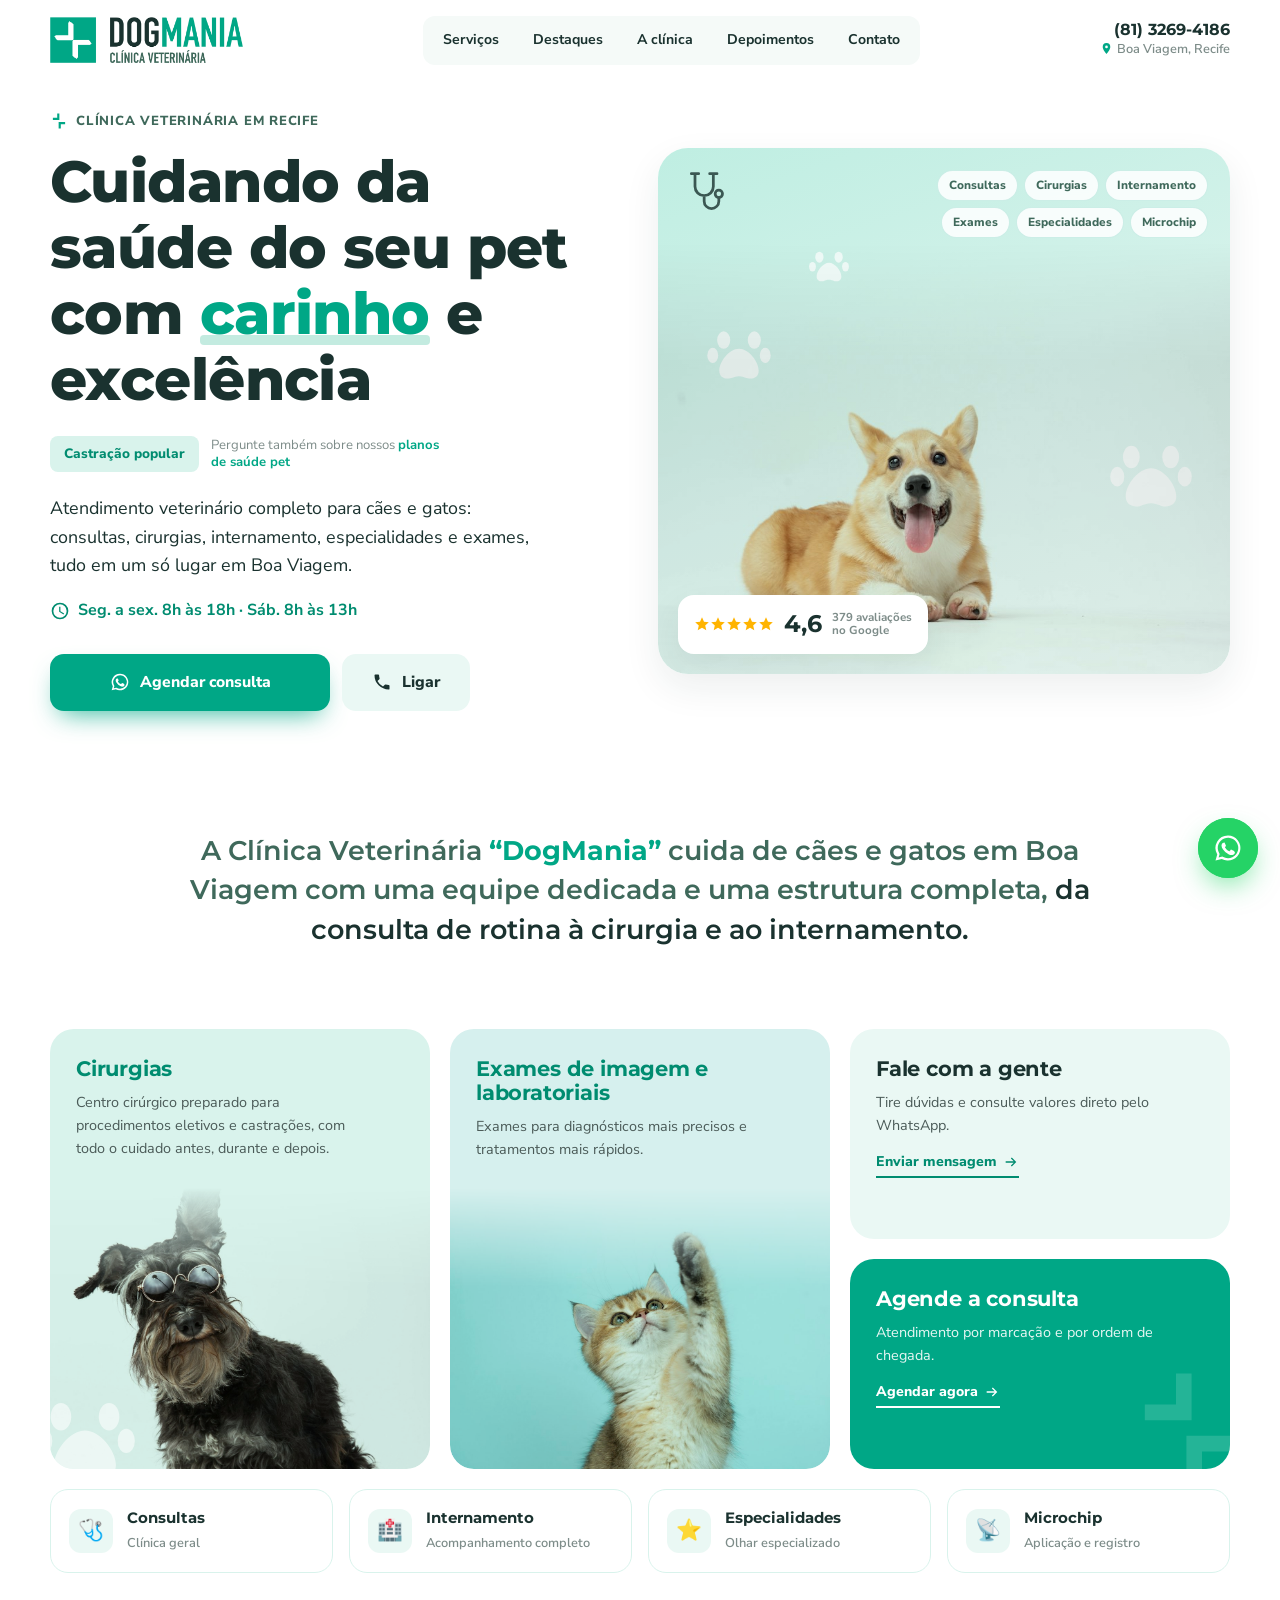
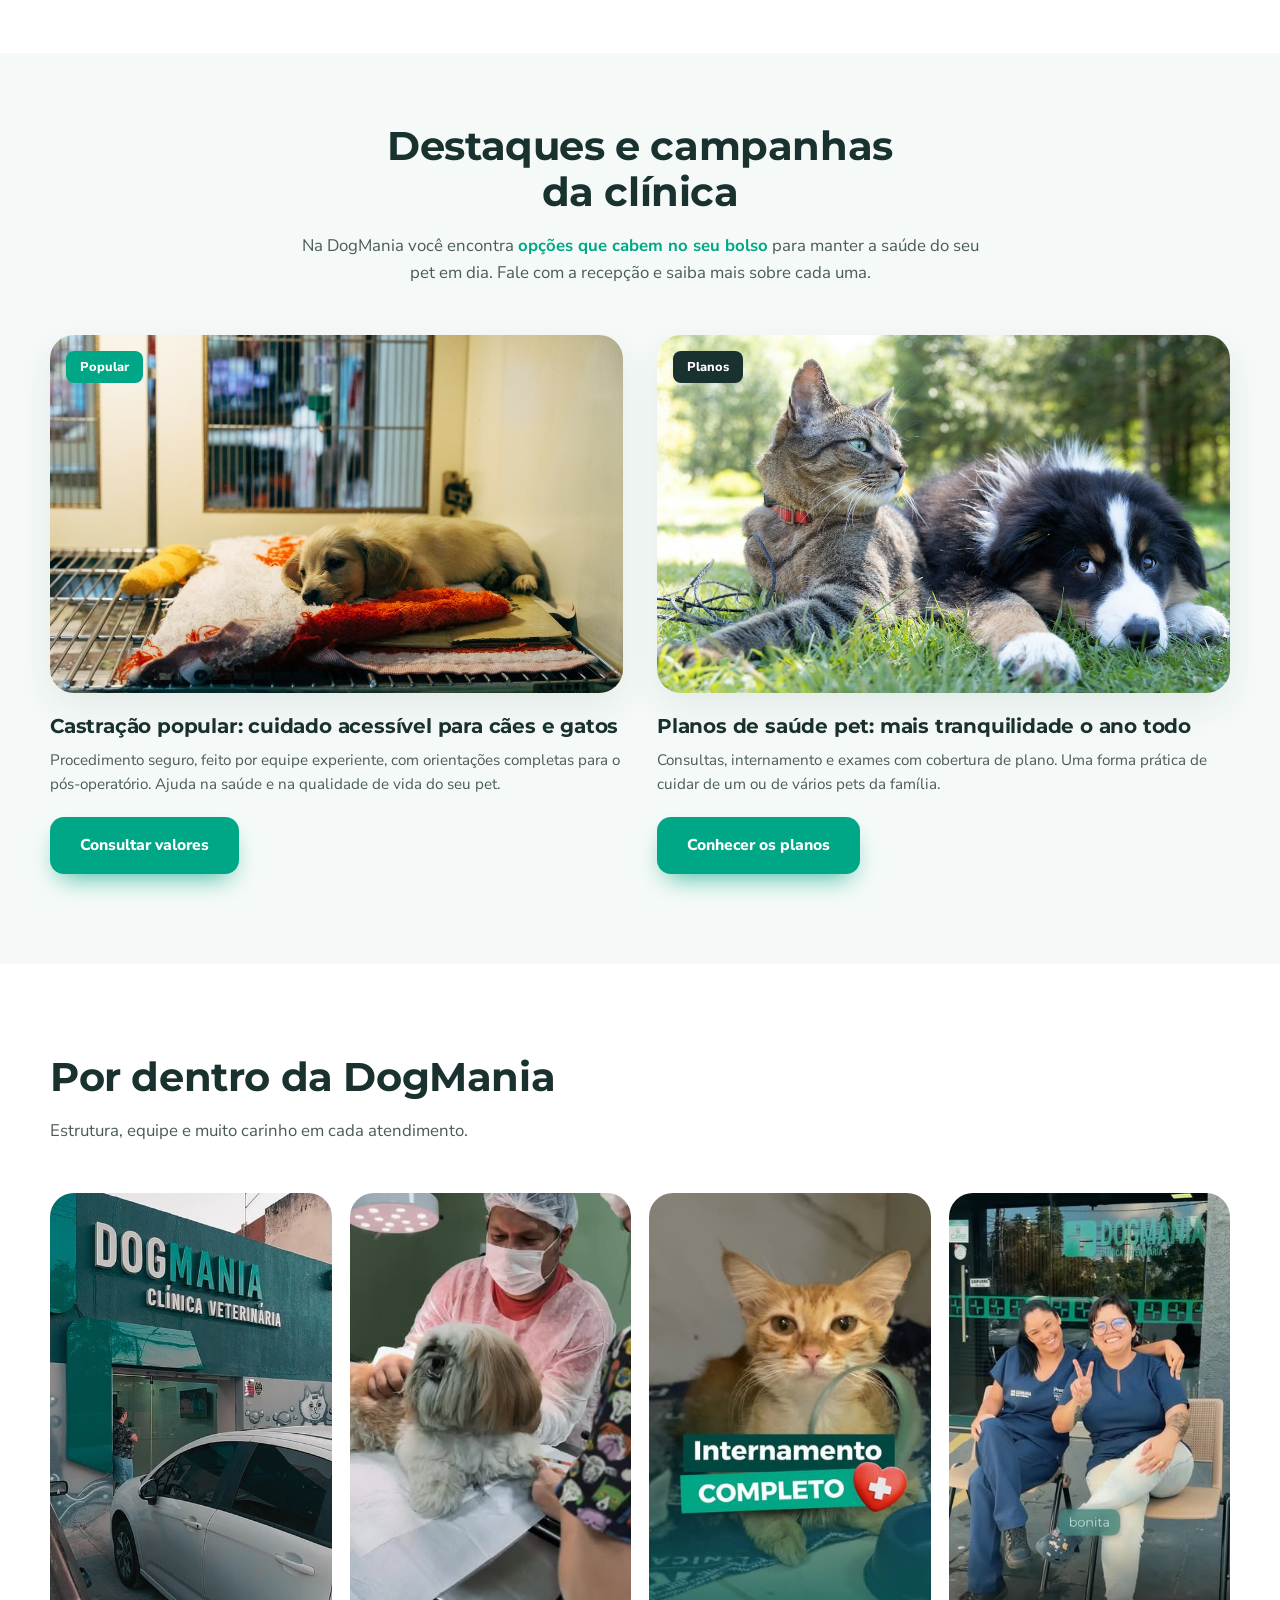
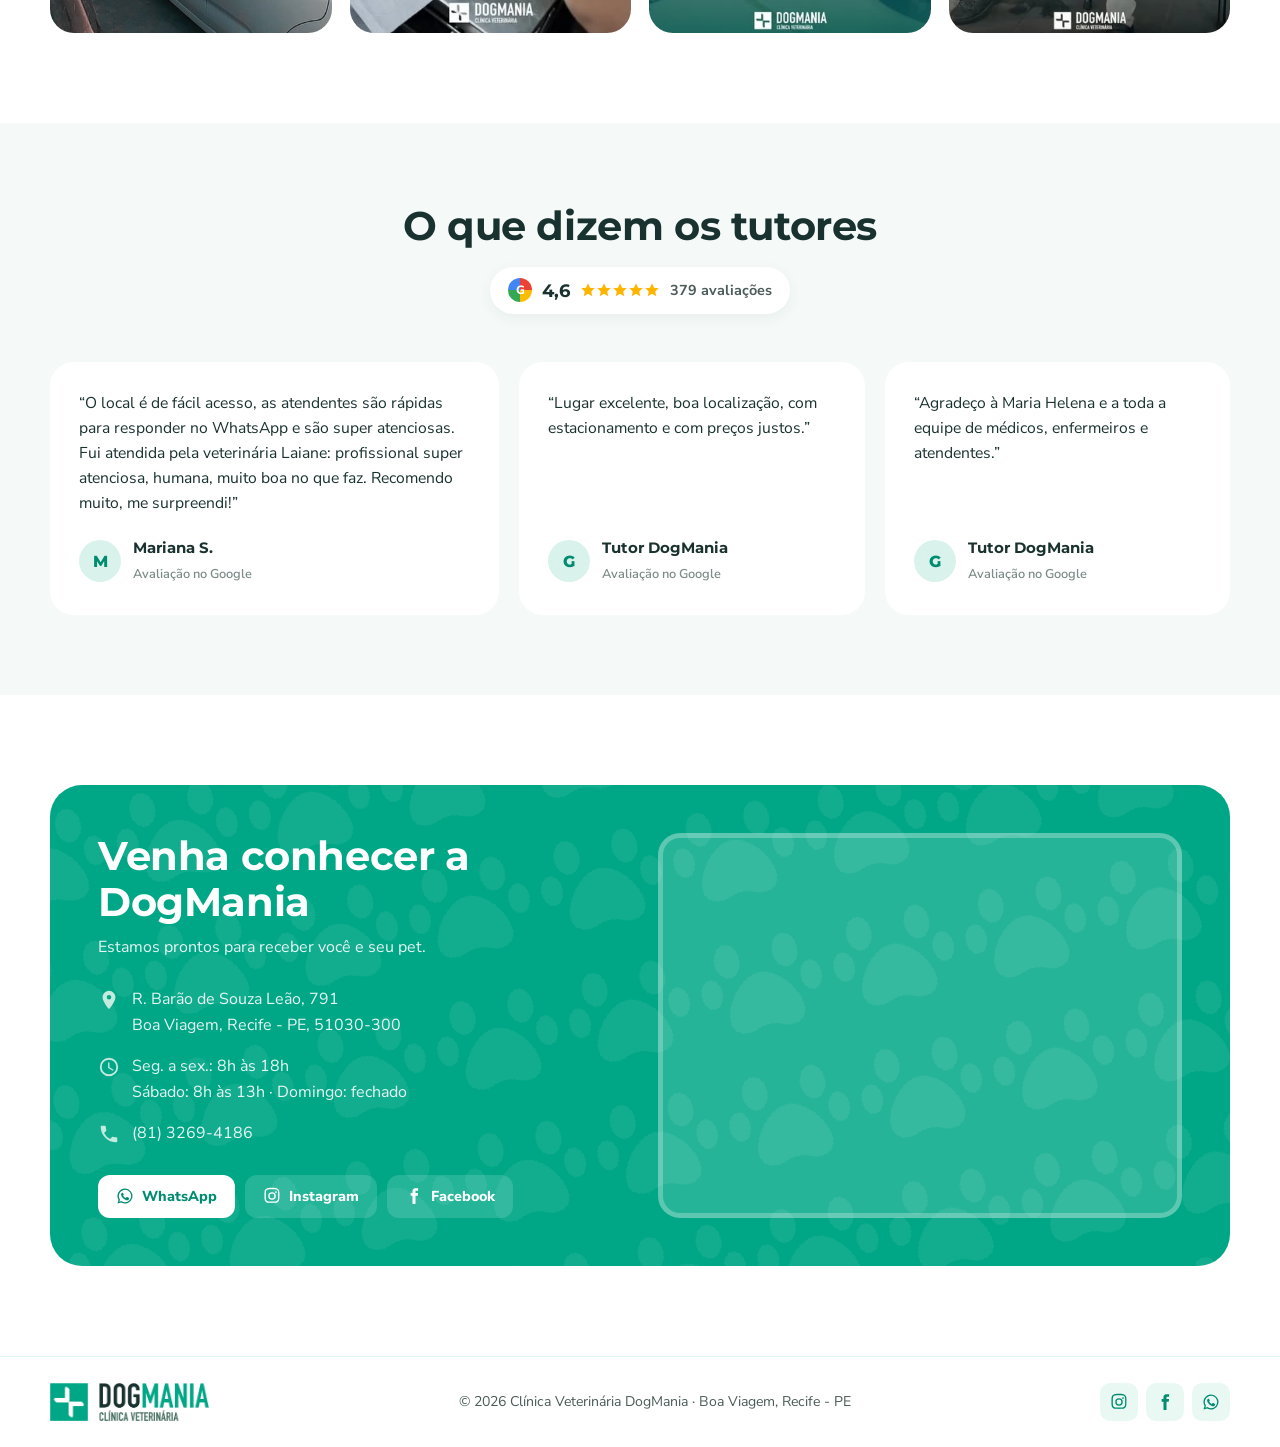
==== dogmania-recife/index.html @ f669a469 "Novo site: DogMania Clínica Veterinária (Recife) em /dogmania-recife Co-Authored-By: Claude Opus 5.5" ====
<!DOCTYPE html>
<html lang="pt-BR">
<head>
  <meta charset="UTF-8" />
  <meta name="viewport" content="width=device-width, initial-scale=1.0" />
  <title>DogMania Clínica Veterinária | Boa Viagem, Recife</title>
  <meta name="description" content="Clínica Veterinária DogMania em Boa Viagem, Recife. Consultas, cirurgias, internamento, exames, castração e planos de saúde pet. (81) 3269-4186." />
  <link rel="icon" type="image/png" href="assets/img/logo-icon.png" />
  <link rel="preconnect" href="https://fonts.googleapis.com" />
  <link rel="preconnect" href="https://fonts.gstatic.com" crossorigin />
  <link href="https://fonts.googleapis.com/css2?family=Montserrat:wght@500;600;700;800&family=Nunito+Sans:wght@400;600;700;800&display=swap" rel="stylesheet" />
  <link rel="stylesheet" href="css/style.css" />
</head>
<body>

  <svg width="0" height="0" style="position:absolute" aria-hidden="true">
    <symbol id="i-paw" viewBox="0 0 64 64"><ellipse cx="18" cy="22" rx="6" ry="8"/><ellipse cx="46" cy="22" rx="6" ry="8"/><ellipse cx="8" cy="36" rx="5" ry="7"/><ellipse cx="56" cy="36" rx="5" ry="7"/><path d="M32 30c-9 0-18 12-18 20 0 6 5 8 10 7 3-1 5-2 8-2s5 1 8 2c5 1 10-1 10-7 0-8-9-20-18-20z"/></symbol>
    <symbol id="i-cross" viewBox="0 0 100 100"><path d="M40 8h12v36H16V32h24zM60 92H48V56h36v12H60z"/></symbol>
    <symbol id="i-whats" viewBox="0 0 24 24"><path d="M12 2a10 10 0 0 0-8.6 15.1L2 22l5-1.3A10 10 0 1 0 12 2zm0 18.2a8.2 8.2 0 0 1-4.2-1.2l-.3-.2-3 .8.8-2.9-.2-.3A8.2 8.2 0 1 1 12 20.2zm4.5-6.1c-.2-.1-1.5-.7-1.7-.8-.2-.1-.4-.1-.6.1l-.8 1c-.1.2-.3.2-.5.1a6.7 6.7 0 0 1-3.3-2.9c-.2-.4.2-.4.7-1.3.1-.2 0-.3 0-.4l-.8-1.8c-.2-.5-.4-.4-.6-.4h-.5a1 1 0 0 0-.7.3 3 3 0 0 0-.9 2.2 5.2 5.2 0 0 0 1.1 2.7 11.8 11.8 0 0 0 4.5 4c1.7.7 2.3.8 3.2.6.5-.1 1.5-.6 1.7-1.2.2-.6.2-1.1.2-1.2-.1-.1-.3-.2-.5-.3z"/></symbol>
    <symbol id="i-phone" viewBox="0 0 24 24"><path d="M6.6 10.8a15.1 15.1 0 0 0 6.6 6.6l2.2-2.2a1 1 0 0 1 1-.2 11.4 11.4 0 0 0 3.6.6 1 1 0 0 1 1 1V20a1 1 0 0 1-1 1A17 17 0 0 1 3 4a1 1 0 0 1 1-1h3.5a1 1 0 0 1 1 1c0 1.2.2 2.5.6 3.6a1 1 0 0 1-.3 1z"/></symbol>
    <symbol id="i-pin" viewBox="0 0 24 24"><path d="M12 2a7 7 0 0 0-7 7c0 5.2 7 13 7 13s7-7.8 7-13a7 7 0 0 0-7-7zm0 9.5A2.5 2.5 0 1 1 12 6.5a2.5 2.5 0 0 1 0 5z"/></symbol>
    <symbol id="i-clock" viewBox="0 0 24 24"><path d="M12 2a10 10 0 1 0 0 20 10 10 0 0 0 0-20zm0 18a8 8 0 1 1 0-16 8 8 0 0 1 0 16zm.5-13H11v6l5.2 3.2.8-1.3-4.5-2.7z"/></symbol>
    <symbol id="i-arrow" viewBox="0 0 24 24"><path d="M13.2 5.3 19.9 12l-6.7 6.7-1.4-1.4 4.3-4.3H4v-2h12.1l-4.3-4.3z"/></symbol>
    <symbol id="i-star" viewBox="0 0 24 24"><path d="m12 2 3 6.6 7.2.7-5.4 4.8 1.6 7.1L12 17.5l-6.4 3.7 1.6-7.1L1.8 9.3 9 8.6z"/></symbol>
    <symbol id="i-insta" viewBox="0 0 24 24"><path d="M12 7a5 5 0 1 0 0 10 5 5 0 0 0 0-10zm0 8.2a3.2 3.2 0 1 1 0-6.4 3.2 3.2 0 0 1 0 6.4zM17.3 5.5a1.2 1.2 0 1 0 0 2.4 1.2 1.2 0 0 0 0-2.4zM21.9 7.1c-.1-1.6-.4-3-1.6-4.2S17.7 1.3 16.1 1.2C14.5 1.1 9.5 1.1 7.9 1.2 6.3 1.3 4.9 1.6 3.7 2.8S2.1 5.5 2 7.1C1.9 8.7 1.9 13.7 2 15.3c.1 1.6.4 3 1.6 4.2s2.6 1.5 4.2 1.6c1.6.1 6.6.1 8.2 0 1.6-.1 3-.4 4.2-1.6s1.5-2.6 1.6-4.2c.2-1.6.2-6.6.1-8.2zm-2.1 10a3.3 3.3 0 0 1-1.9 1.9c-1.3.5-4.4.4-5.9.4s-4.6.1-5.9-.4A3.3 3.3 0 0 1 4.2 17c-.5-1.3-.4-4.4-.4-5.9s-.1-4.6.4-5.9A3.3 3.3 0 0 1 6.1 3.3c1.3-.5 4.4-.4 5.9-.4s4.6-.1 5.9.4a3.3 3.3 0 0 1 1.9 1.9c.5 1.3.4 4.4.4 5.9s.1 4.6-.4 5.9z"/></symbol>
    <symbol id="i-fb" viewBox="0 0 24 24"><path d="M14 8V6c0-.9.6-1 1-1h2.5V1.5H14.2C10.6 1.5 10 4 10 5.7V8H7.5v3.7H10V22.5h4V11.7h3l.4-3.7z"/></symbol>
  </svg>

  <!-- HEADER -->
  <header class="header" id="header">
    <div class="container header__inner">
      <a href="#inicio" class="brand" aria-label="DogMania Clínica Veterinária - início">
        <img src="assets/img/logo.png" alt="DogMania Clínica Veterinária" />
      </a>

      <nav class="nav" id="nav">
        <a href="#servicos">Serviços</a>
        <a href="#destaques">Destaques</a>
        <a href="#clinica">A clínica</a>
        <a href="#depoimentos">Depoimentos</a>
        <a href="#contato">Contato</a>
      </nav>

      <div class="header__contact">
        <a href="tel:+558132694186" class="header__phone">(81) 3269-4186</a>
        <span class="header__city"><svg><use href="#i-pin"/></svg> Boa Viagem, Recife</span>
      </div>

      <button class="burger" id="burger" aria-label="Abrir menu" aria-expanded="false"><span></span><span></span><span></span></button>
    </div>
  </header>

  <main>
    <!-- HERO -->
    <section class="hero" id="inicio">
      <div class="container hero__grid">
        <div class="hero__content">
          <span class="eyebrow reveal"><svg><use href="#i-cross"/></svg> Clínica Veterinária em Recife</span>
          <h1 class="reveal" data-delay="1">Cuidando da saúde do seu pet com <em>carinho</em> e excelência</h1>

          <div class="promo reveal" data-delay="2">
            <span class="promo__tag">Castração popular</span>
            <span class="promo__text">Pergunte também sobre nossos <strong>planos de saúde pet</strong></span>
          </div>

          <p class="hero__text reveal" data-delay="2">Atendimento veterinário completo para cães e gatos: consultas, cirurgias, internamento, especialidades e exames, tudo em um só lugar em Boa Viagem.</p>

          <p class="hero__hours reveal" data-delay="3"><svg><use href="#i-clock"/></svg> Seg. a sex. 8h às 18h · Sáb. 8h às 13h</p>

          <div class="hero__actions reveal" data-delay="3">
            <a href="https://api.whatsapp.com/send?phone=558132694186&text=Ol%C3%A1!%20Gostaria%20de%20agendar%20uma%20consulta." target="_blank" rel="noopener" class="btn btn--primary">
              <svg><use href="#i-whats"/></svg> Agendar consulta
            </a>
            <a href="tel:+558132694186" class="btn btn--light"><svg><use href="#i-phone"/></svg> Ligar</a>
          </div>
        </div>

        <div class="hero__card reveal" data-delay="2">
          <svg class="hero__steth" viewBox="0 0 48 48" aria-hidden="true"><path d="M12 4v14a10 10 0 0 0 20 0V4M12 4H8m4 0h4m16 0h-4m4 0h4M22 28v6a8 8 0 0 0 16 0v-4" fill="none" stroke="currentColor" stroke-width="3" stroke-linecap="round"/><circle cx="38" cy="26" r="4" fill="none" stroke="currentColor" stroke-width="3"/></svg>
          <div class="hero__tags">
            <span>Consultas</span><span>Cirurgias</span><span>Internamento</span>
            <span>Exames</span><span>Especialidades</span><span>Microchip</span>
          </div>
          <svg class="hero__paw p1"><use href="#i-paw"/></svg>
          <svg class="hero__paw p2"><use href="#i-paw"/></svg>
          <svg class="hero__paw p3"><use href="#i-paw"/></svg>
          <img src="assets/img/hero-corgi.jpg" alt="Cachorro corgi feliz deitado" class="hero__pet" />
          <div class="hero__rating">
            <span class="stars"><svg><use href="#i-star"/></svg><svg><use href="#i-star"/></svg><svg><use href="#i-star"/></svg><svg><use href="#i-star"/></svg><svg><use href="#i-star"/></svg></span>
            <strong>4,6</strong>
            <small>379 avaliações<br />no Google</small>
          </div>
        </div>
      </div>
    </section>

    <!-- STATEMENT -->
    <section class="statement">
      <div class="container">
        <p class="reveal">A Clínica Veterinária <span class="hl">“DogMania”</span> cuida de cães e gatos em Boa Viagem com uma equipe dedicada e uma estrutura completa, <span class="hl-dark">da consulta de rotina à cirurgia e ao internamento.</span></p>
      </div>
    </section>

    <!-- BENTO SERVICES -->
    <section class="bento" id="servicos">
      <div class="container bento__grid">
        <article class="tile tile--img reveal">
          <div class="tile__body">
            <h3>Cirurgias</h3>
            <p>Centro cirúrgico preparado para procedimentos eletivos e castrações, com todo o cuidado antes, durante e depois.</p>
          </div>
          <img src="assets/img/schnauzer.jpg" alt="Cachorro schnauzer sentado" class="tile__pet" loading="lazy" />
          <svg class="tile__paw"><use href="#i-paw"/></svg>
        </article>

        <article class="tile tile--img tile--b reveal" data-delay="1">
          <div class="tile__body">
            <h3>Exames de imagem e laboratoriais</h3>
            <p>Exames para diagnósticos mais precisos e tratamentos mais rápidos.</p>
          </div>
          <img src="assets/img/kitten.jpg" alt="Gatinho filhote levantando a pata" class="tile__pet tile__pet--kitten" loading="lazy" />
        </article>

        <div class="bento__col">
          <article class="tile tile--soft reveal" data-delay="2">
            <h3>Fale com a gente</h3>
            <p>Tire dúvidas e consulte valores direto pelo WhatsApp.</p>
            <a href="https://api.whatsapp.com/send?phone=558132694186" target="_blank" rel="noopener" class="tile__link">Enviar mensagem <svg><use href="#i-arrow"/></svg></a>
          </article>
          <article class="tile tile--cta reveal" data-delay="3">
            <h3>Agende a consulta</h3>
            <p>Atendimento por marcação e por ordem de chegada.</p>
            <a href="https://api.whatsapp.com/send?phone=558132694186&text=Ol%C3%A1!%20Gostaria%20de%20agendar%20uma%20consulta." target="_blank" rel="noopener" class="tile__link">Agendar agora <svg><use href="#i-arrow"/></svg></a>
            <svg class="tile__cross"><use href="#i-cross"/></svg>
          </article>
        </div>
      </div>

      <div class="container chips">
        <div class="chip-card reveal"><span>🩺</span><div><strong>Consultas</strong><small>Clínica geral</small></div></div>
        <div class="chip-card reveal" data-delay="1"><span>🏥</span><div><strong>Internamento</strong><small>Acompanhamento completo</small></div></div>
        <div class="chip-card reveal" data-delay="2"><span>⭐</span><div><strong>Especialidades</strong><small>Olhar especializado</small></div></div>
        <div class="chip-card reveal" data-delay="3"><span>📡</span><div><strong>Microchip</strong><small>Aplicação e registro</small></div></div>
      </div>
    </section>

    <!-- DESTAQUES -->
    <section class="offers" id="destaques">
      <div class="container">
        <div class="head">
          <h2 class="reveal">Destaques e campanhas<br />da clínica</h2>
          <p class="reveal" data-delay="1">Na DogMania você encontra <span class="hl">opções que cabem no seu bolso</span> para manter a saúde do seu pet em dia. Fale com a recepção e saiba mais sobre cada uma.</p>
        </div>
        <div class="offers__grid">
          <article class="offer reveal">
            <div class="offer__img"><img src="assets/img/internamento.jpg" alt="Filhote descansando em leito de internamento" loading="lazy" /><span class="offer__badge">Popular</span></div>
            <h3>Castração popular: cuidado acessível para cães e gatos</h3>
            <p>Procedimento seguro, feito por equipe experiente, com orientações completas para o pós-operatório. Ajuda na saúde e na qualidade de vida do seu pet.</p>
            <a href="https://api.whatsapp.com/send?phone=558132694186&text=Ol%C3%A1!%20Quero%20saber%20sobre%20a%20castra%C3%A7%C3%A3o%20popular." target="_blank" rel="noopener" class="btn btn--primary">Consultar valores</a>
          </article>
          <article class="offer reveal" data-delay="1">
            <div class="offer__img"><img src="assets/img/dog-cat.jpg" alt="Gato e cachorro deitados juntos na grama" loading="lazy" /><span class="offer__badge offer__badge--dark">Planos</span></div>
            <h3>Planos de saúde pet: mais tranquilidade o ano todo</h3>
            <p>Consultas, internamento e exames com cobertura de plano. Uma forma prática de cuidar de um ou de vários pets da família.</p>
            <a href="https://api.whatsapp.com/send?phone=558132694186&text=Ol%C3%A1!%20Quero%20saber%20sobre%20os%20planos%20de%20sa%C3%BAde%20pet." target="_blank" rel="noopener" class="btn btn--primary">Conhecer os planos</a>
          </article>
        </div>
      </div>
    </section>

    <!-- A CLÍNICA -->
    <section class="clinic" id="clinica">
      <div class="container">
        <div class="head head--left">
          <h2 class="reveal">Por dentro da DogMania</h2>
          <p class="reveal" data-delay="1">Estrutura, equipe e muito carinho em cada atendimento.</p>
        </div>
        <div class="clinic__grid">
          <figure class="shot shot--tall reveal"><img src="assets/img/fachada.jpg" alt="Fachada da Clínica Veterinária DogMania" loading="lazy" /><figcaption>Nossa clínica em Boa Viagem</figcaption></figure>
          <figure class="shot reveal" data-delay="1"><img src="assets/img/cirurgia.jpg" alt="Veterinário da DogMania atendendo um cão shih-tzu" loading="lazy" /><figcaption>Centro cirúrgico</figcaption></figure>
          <figure class="shot reveal" data-delay="2"><img src="assets/img/gato-internado.jpg" alt="Gato em internamento na DogMania" loading="lazy" /><figcaption>Internamento</figcaption></figure>
          <figure class="shot shot--tall reveal" data-delay="3"><img src="assets/img/equipe.jpg" alt="Equipe da DogMania sorrindo em frente à clínica" loading="lazy" /><figcaption>Nossa equipe</figcaption></figure>
        </div>
      </div>
    </section>

    <!-- DEPOIMENTOS -->
    <section class="reviews" id="depoimentos">
      <div class="container">
        <div class="head">
          <h2 class="reveal">O que dizem os tutores</h2>
          <div class="g-pill reveal" data-delay="1"><span class="g">G</span><strong>4,6</strong><span class="stars"><svg><use href="#i-star"/></svg><svg><use href="#i-star"/></svg><svg><use href="#i-star"/></svg><svg><use href="#i-star"/></svg><svg><use href="#i-star"/></svg></span> 379 avaliações</div>
        </div>
        <div class="reviews__grid">
          <blockquote class="review reveal">
            <p>“O local é de fácil acesso, as atendentes são rápidas para responder no WhatsApp e são super atenciosas. Fui atendida pela veterinária Laiane: profissional super atenciosa, humana, muito boa no que faz. Recomendo muito, me surpreendi!”</p>
            <footer><span class="av">M</span><div><strong>Mariana S.</strong><small>Avaliação no Google</small></div></footer>
          </blockquote>
          <blockquote class="review reveal" data-delay="1">
            <p>“Lugar excelente, boa localização, com estacionamento e com preços justos.”</p>
            <footer><span class="av">G</span><div><strong>Tutor DogMania</strong><small>Avaliação no Google</small></div></footer>
          </blockquote>
          <blockquote class="review reveal" data-delay="2">
            <p>“Agradeço à Maria Helena e a toda a equipe de médicos, enfermeiros e atendentes.”</p>
            <footer><span class="av">G</span><div><strong>Tutor DogMania</strong><small>Avaliação no Google</small></div></footer>
          </blockquote>
        </div>
      </div>
    </section>

    <!-- CONTATO -->
    <section class="contact" id="contato">
      <div class="container contact__box reveal">
        <div class="contact__info">
          <h2>Venha conhecer a DogMania</h2>
          <p>Estamos prontos para receber você e seu pet.</p>
          <ul>
            <li><svg><use href="#i-pin"/></svg><span>R. Barão de Souza Leão, 791<br />Boa Viagem, Recife - PE, 51030-300</span></li>
            <li><svg><use href="#i-clock"/></svg><span>Seg. a sex.: 8h às 18h<br />Sábado: 8h às 13h · Domingo: fechado</span></li>
            <li><svg><use href="#i-phone"/></svg><a href="tel:+558132694186">(81) 3269-4186</a></li>
          </ul>
          <div class="contact__pills">
            <a href="https://api.whatsapp.com/send?phone=558132694186" target="_blank" rel="noopener" class="pill pill--white"><svg><use href="#i-whats"/></svg> WhatsApp</a>
            <a href="https://www.instagram.com/clinicadogmania/" target="_blank" rel="noopener" class="pill"><svg><use href="#i-insta"/></svg> Instagram</a>
            <a href="https://www.facebook.com/clinicaveterinariadogmania/" target="_blank" rel="noopener" class="pill"><svg><use href="#i-fb"/></svg> Facebook</a>
          </div>
        </div>
        <div class="contact__map">
          <iframe title="Mapa da Clínica Veterinária DogMania" src="https://www.google.com/maps?q=-8.1323844,-34.9072189&z=16&output=embed" loading="lazy" referrerpolicy="no-referrer-when-downgrade" allowfullscreen></iframe>
        </div>
      </div>
    </section>
  </main>

  <footer class="footer">
    <div class="container footer__inner">
      <img src="assets/img/logo.png" alt="DogMania Clínica Veterinária" class="footer__logo" />
      <p>© <span id="year">2026</span> Clínica Veterinária DogMania · Boa Viagem, Recife - PE</p>
      <div class="footer__social">
        <a href="https://www.instagram.com/clinicadogmania/" target="_blank" rel="noopener" aria-label="Instagram"><svg><use href="#i-insta"/></svg></a>
        <a href="https://www.facebook.com/clinicaveterinariadogmania/" target="_blank" rel="noopener" aria-label="Facebook"><svg><use href="#i-fb"/></svg></a>
        <a href="https://api.whatsapp.com/send?phone=558132694186" target="_blank" rel="noopener" aria-label="WhatsApp"><svg><use href="#i-whats"/></svg></a>
      </div>
    </div>
  </footer>

  <a href="https://api.whatsapp.com/send?phone=558132694186&text=Ol%C3%A1%20%F0%9F%98%81" target="_blank" rel="noopener" class="whats-float" aria-label="Fale conosco no WhatsApp"><svg><use href="#i-whats"/></svg></a>

  <script src="js/main.js"></script>
</body>
</html>
---- dogmania-recife/css/style.css ----
/* DogMania Clínica Veterinária — Recife
   Cores da marca: verde #00A786, verde-escuro #1A322F, verde-médio #3F695B */
:root {
  --green: #00a786;
  --green-600: #008c70;
  --green-700: #3f695b;
  --dark: #1a322f;
  --mint: #d9f3ec;
  --mint-2: #eaf8f4;
  --mint-3: #c3ebe0;
  --bg: #ffffff;
  --soft: #f5faf8;
  --text: #4b5b58;
  --muted: #7d8c89;
  --white: #fff;
  --radius: 24px;
  --shadow: 0 14px 36px rgba(26, 50, 47, 0.08);
  --shadow-lg: 0 24px 60px rgba(26, 50, 47, 0.14);
  --ease: cubic-bezier(0.22, 1, 0.36, 1);
  --head: "Montserrat", system-ui, sans-serif;
}

* { box-sizing: border-box; margin: 0; padding: 0; }
html { scroll-behavior: smooth; scroll-padding-top: 90px; }
body { font-family: "Nunito Sans", system-ui, sans-serif; color: var(--text); background: var(--bg); line-height: 1.6; overflow-x: clip; -webkit-font-smoothing: antialiased; }
img { display: block; max-width: 100%; }
a { color: inherit; text-decoration: none; }
button { font: inherit; background: none; border: 0; cursor: pointer; color: inherit; }
ul { list-style: none; }
svg { fill: currentColor; }
h1, h2, h3 { font-family: var(--head); color: var(--dark); line-height: 1.15; letter-spacing: -0.01em; }
h2 { font-size: clamp(1.8rem, 3.4vw, 2.5rem); font-weight: 700; }
.container { width: min(1180px, 100% - 40px); margin-inline: auto; }
.hl { color: var(--green); font-weight: 700; }
.hl-dark { color: var(--dark); }

/* Buttons */
.btn { display: inline-flex; align-items: center; justify-content: center; gap: 10px; padding: 16px 30px; border-radius: 14px; font-weight: 800; font-size: .98rem; transition: transform .3s var(--ease), box-shadow .3s var(--ease), background .3s; position: relative; overflow: hidden; }
.btn svg { width: 20px; height: 20px; }
.btn--primary { background: var(--green); color: var(--white); box-shadow: 0 12px 26px -10px rgba(0, 167, 134, .8); }
.btn--primary::after { content: ""; position: absolute; top: 0; left: -60%; width: 40%; height: 100%; background: linear-gradient(100deg, transparent, rgba(255,255,255,.4), transparent); transform: skewX(-20deg); transition: left .7s var(--ease); }
.btn--primary:hover::after { left: 130%; }
.btn--primary:hover { transform: translateY(-3px); background: var(--green-600); }
.btn--light { background: var(--mint-2); color: var(--dark); }
.btn--light:hover { transform: translateY(-3px); background: var(--mint); }

/* Header */
.header { position: sticky; top: 0; z-index: 50; background: var(--white); transition: box-shadow .3s; }
.header.scrolled { box-shadow: 0 8px 24px rgba(26, 50, 47, .07); }
.header__inner { display: flex; align-items: center; justify-content: space-between; gap: 24px; padding: 16px 0; }
.brand img { height: 46px; width: auto; }
.nav { display: flex; gap: 6px; background: var(--soft); padding: 6px; border-radius: 12px; }
.nav a { font-size: .88rem; font-weight: 700; color: var(--dark); padding: 7px 14px; border-radius: 8px; transition: background .25s, color .25s; }
.nav a:hover { background: var(--white); color: var(--green); box-shadow: 0 2px 8px rgba(26,50,47,.06); }
.header__contact { text-align: right; line-height: 1.3; }
.header__phone { display: block; font-family: var(--head); font-weight: 700; color: var(--dark); font-size: 1.02rem; }
.header__phone:hover { color: var(--green); }
.header__city { display: inline-flex; align-items: center; gap: 4px; font-size: .8rem; color: var(--muted); font-weight: 600; }
.header__city svg { width: 13px; height: 13px; color: var(--green); }
.burger { display: none; width: 44px; height: 44px; border-radius: 12px; background: var(--soft); position: relative; }
.burger span { position: absolute; left: 12px; right: 12px; height: 2.5px; border-radius: 2px; background: var(--dark); transition: transform .35s var(--ease), opacity .3s; }
.burger span:nth-child(1) { top: 14px; } .burger span:nth-child(2) { top: 21px; } .burger span:nth-child(3) { top: 28px; }
.burger.open span:nth-child(1) { transform: translateY(7px) rotate(45deg); }
.burger.open span:nth-child(2) { opacity: 0; }
.burger.open span:nth-child(3) { transform: translateY(-7px) rotate(-45deg); }

/* Hero */
.hero { padding: 30px 0 70px; }
.hero__grid { display: grid; grid-template-columns: 1fr 1.02fr; gap: 48px; align-items: center; }
.eyebrow { display: inline-flex; align-items: center; gap: 8px; font-weight: 800; font-size: .82rem; letter-spacing: .06em; text-transform: uppercase; color: var(--green-700); margin-bottom: 16px; }
.eyebrow svg { width: 18px; height: 18px; color: var(--green); }
.hero h1 { font-size: clamp(2.3rem, 4.6vw, 3.6rem); font-weight: 800; color: var(--dark); margin-bottom: 24px; }
.hero h1 em { font-style: normal; color: var(--green); position: relative; }
.hero h1 em::after { content: ""; position: absolute; left: 0; right: 0; bottom: .04em; height: .18em; background: var(--mint-3); z-index: -1; border-radius: 4px; transform-origin: left; animation: grow 1s .8s var(--ease) both; }
@keyframes grow { from { transform: scaleX(0); } }
.promo { display: inline-flex; align-items: center; gap: 12px; margin-bottom: 22px; flex-wrap: wrap; }
.promo__tag { background: var(--mint); color: var(--green-600); font-weight: 800; font-size: .85rem; padding: 7px 14px; border-radius: 8px; }
.promo__text { font-size: .82rem; color: var(--muted); max-width: 230px; line-height: 1.35; }
.promo__text strong { color: var(--green); }
.hero__text { font-size: 1.12rem; color: var(--dark); max-width: 500px; margin-bottom: 18px; }
.hero__hours { display: inline-flex; align-items: center; gap: 8px; color: var(--green-600); font-weight: 700; margin-bottom: 30px; }
.hero__hours svg { width: 20px; height: 20px; }
.hero__actions { display: flex; flex-wrap: wrap; gap: 12px; }
.hero__actions .btn--primary { min-width: 280px; }

.hero__card { position: relative; aspect-ratio: 1 / 0.92; border-radius: 30px; background: linear-gradient(160deg, #bfeee2 0%, var(--mint) 55%, #e9f9f4 100%); overflow: hidden; box-shadow: var(--shadow); }
.hero__steth { position: absolute; top: 22px; left: 26px; width: 44px; height: 44px; color: var(--dark); opacity: .8; animation: sway 5s ease-in-out infinite; transform-origin: top center; }
@keyframes sway { 50% { transform: rotate(8deg); } }
.hero__tags { position: absolute; top: 22px; right: 22px; display: flex; flex-wrap: wrap; justify-content: flex-end; gap: 6px; max-width: 290px; z-index: 3; }
.hero__tags span { background: rgba(255,255,255,.85); backdrop-filter: blur(4px); color: var(--green-700); font-size: .74rem; font-weight: 800; padding: 5px 11px; border-radius: 99px; border: 1px solid rgba(0,167,134,.18); animation: tagIn .6s var(--ease) both; }
.hero__tags span:nth-child(1) { animation-delay: .5s; } .hero__tags span:nth-child(2) { animation-delay: .6s; } .hero__tags span:nth-child(3) { animation-delay: .7s; }
.hero__tags span:nth-child(4) { animation-delay: .8s; } .hero__tags span:nth-child(5) { animation-delay: .9s; } .hero__tags span:nth-child(6) { animation-delay: 1s; }
@keyframes tagIn { from { opacity: 0; transform: translateY(-10px) scale(.9); } }
.hero__paw { position: absolute; color: rgba(255,255,255,.7); animation: floaty 6s ease-in-out infinite; }
.hero__paw.p1 { width: 70px; height: 70px; left: 8%; top: 32%; }
.hero__paw.p2 { width: 44px; height: 44px; left: 26%; top: 18%; animation-delay: -2s; }
.hero__paw.p3 { width: 90px; height: 90px; right: 6%; bottom: 30%; animation-delay: -4s; }
@keyframes floaty { 50% { transform: translateY(-12px) rotate(10deg); } }
.hero__pet { position: absolute; left: 0; right: 0; bottom: 0; width: 100%; height: 82%; object-fit: cover; object-position: 50% 62%; mix-blend-mode: multiply; -webkit-mask-image: linear-gradient(to bottom, transparent 0%, #000 28%); mask-image: linear-gradient(to bottom, transparent 0%, #000 28%); animation: petIn 1.2s .3s var(--ease) both; }
@keyframes petIn { from { opacity: 0; transform: translateY(40px); } }
.hero__rating { position: absolute; left: 20px; bottom: 20px; z-index: 3; display: flex; align-items: center; gap: 10px; background: var(--white); padding: 10px 16px; border-radius: 16px; box-shadow: var(--shadow); animation: floaty2 5s ease-in-out infinite; }
@keyframes floaty2 { 50% { transform: translateY(-8px); } }
.hero__rating strong { font-family: var(--head); font-size: 1.5rem; color: var(--dark); }
.hero__rating small { font-size: .72rem; line-height: 1.2; color: var(--muted); font-weight: 700; }
.stars { display: inline-flex; color: #ffb400; }
.stars svg { width: 16px; height: 16px; }

/* Statement */
.statement { padding: 50px 0 60px; }
.statement p { font-family: var(--head); font-size: clamp(1.25rem, 2.3vw, 1.7rem); font-weight: 600; line-height: 1.45; text-align: center; max-width: 900px; margin-inline: auto; color: var(--green-700); }
.statement .hl { color: var(--green); }

/* Bento */
.bento { padding: 20px 0 80px; }
.bento__grid { display: grid; grid-template-columns: 1fr 1fr 1fr; gap: 20px; }
.bento__col { display: grid; grid-template-rows: 1fr 1fr; gap: 20px; }
.tile { position: relative; border-radius: var(--radius); padding: 28px 26px; overflow: hidden; transition: transform .45s var(--ease), box-shadow .45s var(--ease); }
.tile:hover { transform: translateY(-6px); box-shadow: var(--shadow-lg); }
.tile h3 { font-size: 1.3rem; font-weight: 700; margin-bottom: 10px; color: var(--green-600); }
.tile p { font-size: .9rem; }
.tile--img { background: var(--mint); min-height: 440px; display: flex; flex-direction: column; }
.tile--b { background: #d6f0ee; }
.tile__body { position: relative; z-index: 2; max-width: 92%; }
.tile__pet { position: absolute; left: 0; right: 0; bottom: 0; width: 100%; height: 64%; object-fit: cover; object-position: 50% 40%; mix-blend-mode: multiply; -webkit-mask-image: linear-gradient(to bottom, transparent 0%, #000 35%); mask-image: linear-gradient(to bottom, transparent 0%, #000 35%); transition: transform .6s var(--ease); }
.tile__pet--kitten { object-position: 50% 30%; }
.tile:hover .tile__pet { transform: scale(1.05) translateY(-4px); }
.tile__paw { position: absolute; width: 110px; height: 110px; left: -20px; bottom: -20px; color: rgba(255,255,255,.55); }
.tile--soft { background: var(--mint-2); }
.tile--soft h3 { color: var(--dark); }
.tile--cta { background: var(--green); color: rgba(255,255,255,.9); }
.tile--cta h3 { color: var(--white); }
.tile__link { display: inline-flex; align-items: center; gap: 6px; margin-top: 14px; font-weight: 800; font-size: .88rem; color: var(--green-600); border-bottom: 2px solid currentColor; padding-bottom: 2px; transition: gap .3s; position: relative; z-index: 2; }
.tile__link svg { width: 16px; height: 16px; }
.tile__link:hover { gap: 12px; }
.tile--cta .tile__link { color: var(--white); }
.tile__cross { position: absolute; right: -24px; bottom: -24px; width: 130px; height: 130px; color: rgba(255,255,255,.14); animation: spin 18s linear infinite; }
@keyframes spin { to { transform: rotate(360deg); } }

.chips { display: grid; grid-template-columns: repeat(4, 1fr); gap: 16px; margin-top: 20px; }
.chip-card { display: flex; align-items: center; gap: 14px; padding: 16px 18px; border-radius: 18px; border: 1.5px solid var(--mint); background: var(--white); transition: border-color .3s, transform .3s var(--ease); }
.chip-card:hover { border-color: var(--green); transform: translateY(-3px); }
.chip-card span { width: 44px; height: 44px; flex-shrink: 0; display: grid; place-items: center; border-radius: 12px; background: var(--mint-2); font-size: 1.3rem; }
.chip-card strong { display: block; font-family: var(--head); color: var(--dark); font-size: .95rem; }
.chip-card small { color: var(--muted); font-size: .8rem; font-weight: 600; }

/* Offers */
.offers { padding: 70px 0 90px; background: var(--soft); }
.head { text-align: center; max-width: 680px; margin: 0 auto 48px; }
.head h2 { margin-bottom: 18px; }
.head p { font-size: 1.05rem; }
.head--left { text-align: left; margin-left: 0; }
.offers__grid { display: grid; grid-template-columns: 1fr 1fr; gap: 34px; }
.offer { display: flex; flex-direction: column; align-items: flex-start; }
.offer__img { position: relative; width: 100%; aspect-ratio: 16 / 10; border-radius: var(--radius); overflow: hidden; margin-bottom: 22px; box-shadow: var(--shadow); }
.offer__img img { width: 100%; height: 100%; object-fit: cover; transition: transform 1s var(--ease); }
.offer:hover .offer__img img { transform: scale(1.06); }
.offer__badge { position: absolute; top: 16px; left: 16px; background: var(--green); color: var(--white); font-weight: 800; font-size: .8rem; padding: 6px 14px; border-radius: 8px; }
.offer__badge--dark { background: var(--dark); }
.offer h3 { font-size: 1.25rem; font-weight: 700; margin-bottom: 10px; }
.offer p { font-size: .95rem; margin-bottom: 20px; flex: 1; }

/* Clinic gallery */
.clinic { padding: 90px 0; }
.clinic__grid { display: grid; grid-template-columns: repeat(4, 1fr); grid-auto-rows: 440px; gap: 18px; }
.shot { position: relative; border-radius: var(--radius); overflow: hidden; }
.shot img { width: 100%; height: 100%; object-fit: cover; transition: transform .9s var(--ease); }
.shot figcaption { position: absolute; left: 14px; bottom: 14px; background: rgba(255,255,255,.94); color: var(--dark); font-family: var(--head); font-weight: 700; font-size: .85rem; padding: 7px 14px; border-radius: 10px; transform: translateY(8px); opacity: 0; transition: .45s var(--ease); }
.shot:hover img { transform: scale(1.06); }
.shot:hover figcaption { transform: none; opacity: 1; }

/* Reviews */
.reviews { padding: 80px 0; background: var(--soft); }
.g-pill { display: inline-flex; align-items: center; gap: 10px; background: var(--white); padding: 9px 18px; border-radius: 99px; font-weight: 700; font-size: .9rem; box-shadow: 0 4px 14px rgba(26,50,47,.06); }
.g-pill strong { font-family: var(--head); font-size: 1.15rem; color: var(--dark); }
.g { width: 24px; height: 24px; border-radius: 50%; display: grid; place-items: center; font-size: .75rem; font-weight: 800; color: var(--white); background: conic-gradient(#ea4335 0 25%, #fbbc05 0 50%, #34a853 0 75%, #4285f4 0); }
.reviews__grid { display: grid; grid-template-columns: 1.3fr 1fr 1fr; gap: 20px; }
.review { background: var(--white); border-radius: var(--radius); padding: 28px; display: flex; flex-direction: column; gap: 20px; border: 1.5px solid transparent; transition: border-color .35s, transform .35s var(--ease); }
.review:hover { border-color: var(--green); transform: translateY(-5px); }
.review p { flex: 1; font-size: .98rem; color: var(--dark); }
.review footer { display: flex; align-items: center; gap: 12px; }
.av { width: 42px; height: 42px; border-radius: 50%; display: grid; place-items: center; background: var(--mint); color: var(--green-600); font-family: var(--head); font-weight: 800; }
.review strong { display: block; font-family: var(--head); color: var(--dark); font-size: .95rem; }
.review small { color: var(--muted); font-size: .8rem; font-weight: 600; }

/* Contact */
.contact { padding: 90px 0; }
.contact__box { position: relative; display: grid; grid-template-columns: 1fr 1fr; gap: 36px; background: var(--green); border-radius: 32px; padding: 48px; color: rgba(255,255,255,.9); overflow: hidden; isolation: isolate; }
.contact__box::before { content: ""; position: absolute; inset: 0; z-index: -1; background: url("data:image/svg+xml,%3Csvg xmlns='http://www.w3.org/2000/svg' viewBox='0 0 64 64'%3E%3Cg fill='white' fill-opacity='.07'%3E%3Cellipse cx='18' cy='22' rx='6' ry='8'/%3E%3Cellipse cx='46' cy='22' rx='6' ry='8'/%3E%3Cellipse cx='8' cy='36' rx='5' ry='7'/%3E%3Cellipse cx='56' cy='36' rx='5' ry='7'/%3E%3Cpath d='M32 30c-9 0-18 12-18 20 0 6 5 8 10 7 3-1 5-2 8-2s5 1 8 2c5 1 10-1 10-7 0-8-9-20-18-20z'/%3E%3C/g%3E%3C/svg%3E") 0 0 / 90px 90px; transform: rotate(-12deg) scale(1.5); }
.contact__info h2 { color: var(--white); margin-bottom: 10px; }
.contact__info > p { margin-bottom: 26px; }
.contact__info ul { display: grid; gap: 16px; margin-bottom: 28px; }
.contact__info li { display: flex; gap: 12px; align-items: flex-start; }
.contact__info li svg { width: 22px; height: 22px; flex-shrink: 0; margin-top: 2px; color: var(--mint-3); }
.contact__info a:hover { text-decoration: underline; }
.contact__pills { display: flex; flex-wrap: wrap; gap: 10px; }
.pill { display: inline-flex; align-items: center; gap: 8px; padding: 10px 18px; border-radius: 12px; background: rgba(255,255,255,.14); color: var(--white); font-weight: 800; font-size: .9rem; transition: background .3s, transform .3s var(--ease); }
.pill svg { width: 18px; height: 18px; }
.pill:hover { background: rgba(255,255,255,.26); transform: translateY(-2px); }
.pill--white { background: var(--white); color: var(--green-600); }
.pill--white:hover { background: var(--mint-2); }
.contact__map { border-radius: 22px; overflow: hidden; min-height: 360px; background: rgba(255,255,255,.15); border: 5px solid rgba(255,255,255,.25); }
.contact__map iframe { width: 100%; height: 100%; min-height: 360px; border: 0; display: block; }

/* Footer */
.footer { border-top: 1px solid var(--mint); padding: 26px 0; }
.footer__inner { display: flex; align-items: center; justify-content: space-between; gap: 20px; flex-wrap: wrap; font-size: .88rem; }
.footer__logo { height: 38px; width: auto; }
.footer__social { display: flex; gap: 8px; }
.footer__social a { width: 38px; height: 38px; border-radius: 10px; display: grid; place-items: center; background: var(--mint-2); color: var(--green-600); transition: background .3s, color .3s, transform .3s var(--ease); }
.footer__social a:hover { background: var(--green); color: var(--white); transform: translateY(-3px); }
.footer__social svg { width: 18px; height: 18px; }

.whats-float { position: fixed; right: 22px; bottom: 22px; z-index: 60; width: 60px; height: 60px; border-radius: 50%; display: grid; place-items: center; background: #25d366; color: var(--white); box-shadow: 0 12px 28px -6px rgba(37,211,102,.6); transition: transform .3s var(--ease); }
.whats-float::before { content: ""; position: absolute; inset: 0; border-radius: 50%; background: #25d366; z-index: -1; animation: ping 2.2s ease-out infinite; }
@keyframes ping { to { transform: scale(1.7); opacity: 0; } }
.whats-float svg { width: 30px; height: 30px; }
.whats-float:hover { transform: scale(1.08); }

/* Reveal */
.reveal { opacity: 0; transform: translateY(28px); transition: opacity .8s var(--ease), transform .8s var(--ease); }
.reveal[data-delay="1"] { transition-delay: .1s; } .reveal[data-delay="2"] { transition-delay: .2s; } .reveal[data-delay="3"] { transition-delay: .3s; }
.reveal.visible { opacity: 1; transform: none; }
@media (prefers-reduced-motion: reduce) {
  *, *::before, *::after { animation: none !important; transition-duration: .01ms !important; }
  .reveal { opacity: 1; transform: none; }
}

/* Responsive */
@media (max-width: 1080px) {
  .header__contact { display: none; }
  .bento__grid { grid-template-columns: 1fr 1fr; }
  .bento__col { grid-column: span 2; grid-template-columns: 1fr 1fr; grid-template-rows: auto; }
  .chips { grid-template-columns: 1fr 1fr; }
}
@media (max-width: 880px) {
  .burger { display: block; z-index: 55; }
  .nav { position: fixed; top: 0; right: 0; height: 100vh; width: min(300px, 82%); flex-direction: column; padding: 96px 22px 22px; border-radius: 0; background: var(--white); box-shadow: -20px 0 50px rgba(0,0,0,.12); transform: translateX(100%); visibility: hidden; transition: transform .45s var(--ease), visibility 0s .45s; z-index: 52; }
  .nav.open { transform: none; visibility: visible; transition: transform .45s var(--ease); }
  .nav a { font-size: 1.05rem; padding: 12px 14px; }
  .hero__grid, .offers__grid, .contact__box { grid-template-columns: 1fr; }
  .hero__content { order: 2; }
  .hero__card { order: 1; }
  .reviews__grid { grid-template-columns: 1fr; }
  .clinic__grid { grid-template-columns: 1fr 1fr; grid-auto-rows: 320px; gap: 12px; }
  .shot figcaption { opacity: 1; transform: none; }
}
@media (max-width: 580px) {
  .container { width: calc(100% - 32px); }
  .brand img { height: 38px; }
  .bento__grid, .bento__col, .chips { grid-template-columns: 1fr; }
  .bento__col { grid-column: auto; }
  .tile--img { min-height: 360px; }
  .hero__actions .btn { width: 100%; min-width: 0; }
  .hero__tags { max-width: 220px; }
  .contact__box { padding: 26px; border-radius: 26px; }
  .footer__inner { flex-direction: column; text-align: center; }
  .offer .btn { width: 100%; }
}
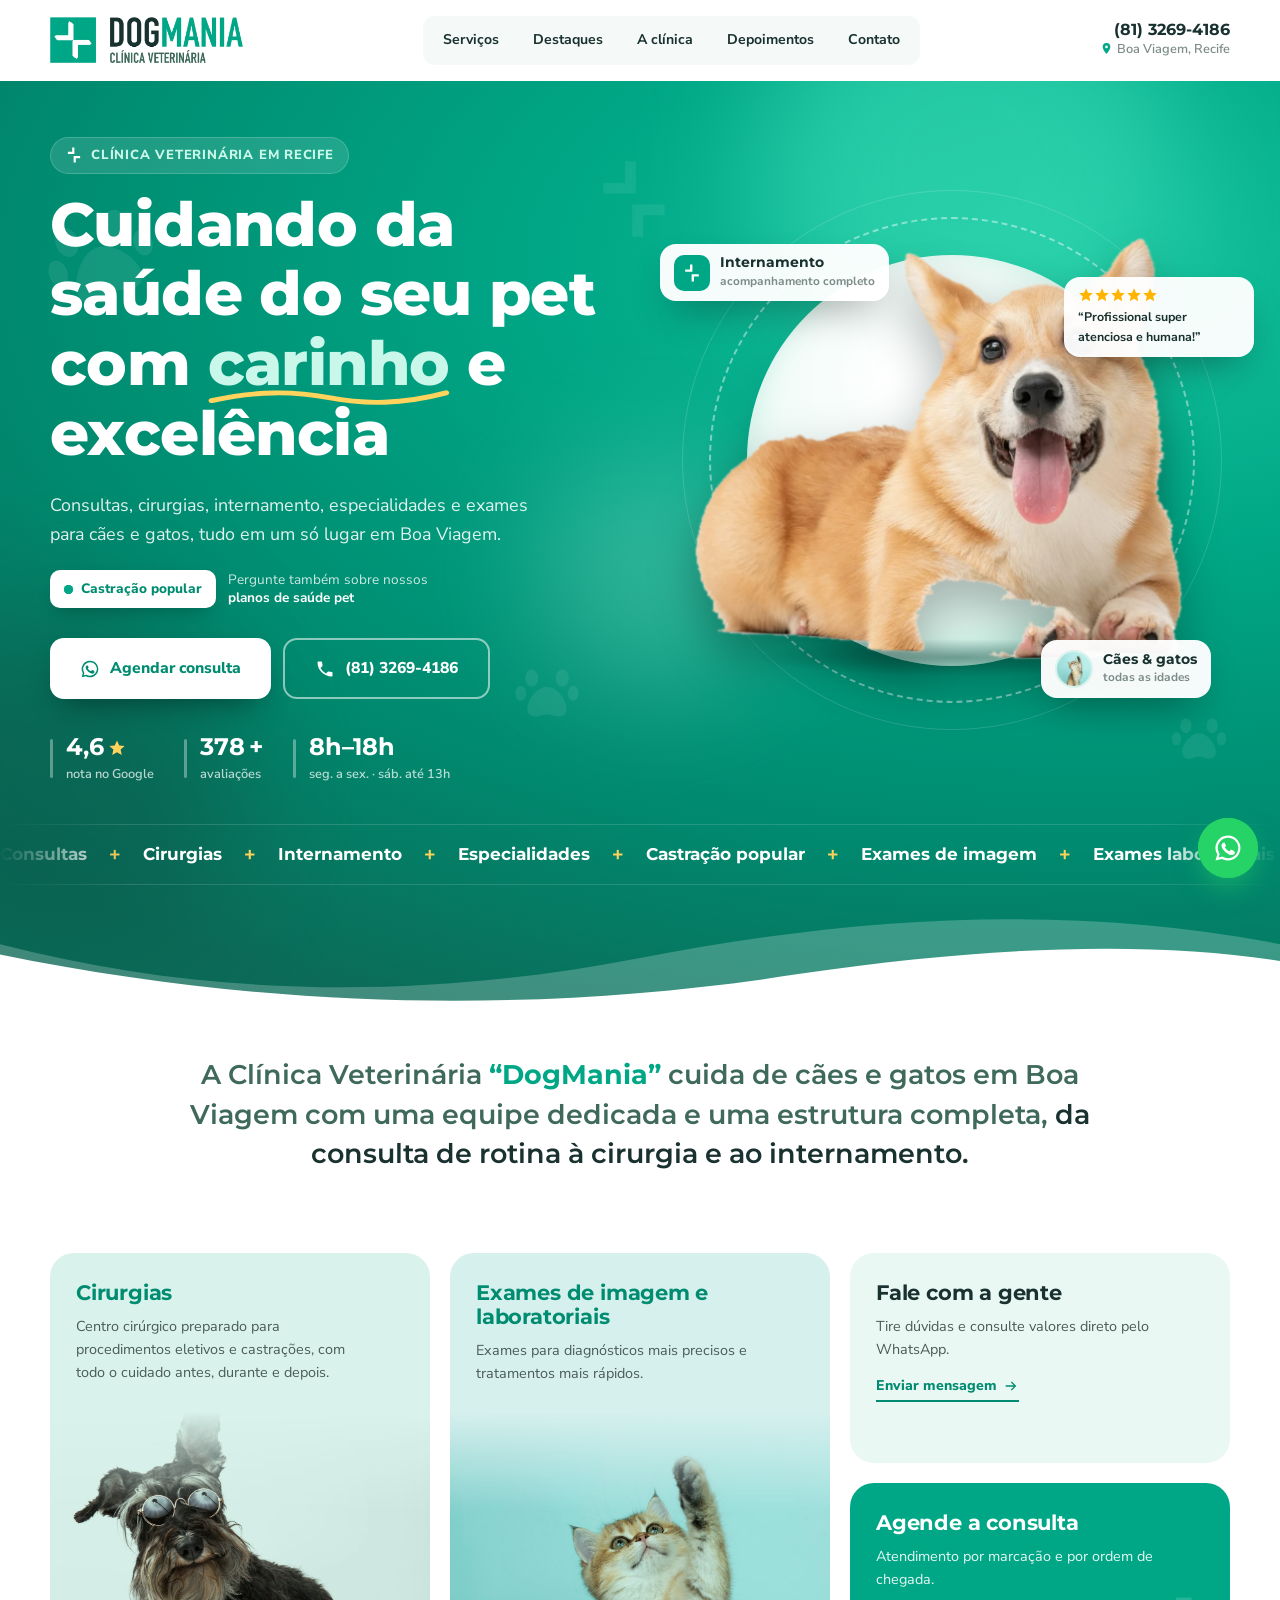
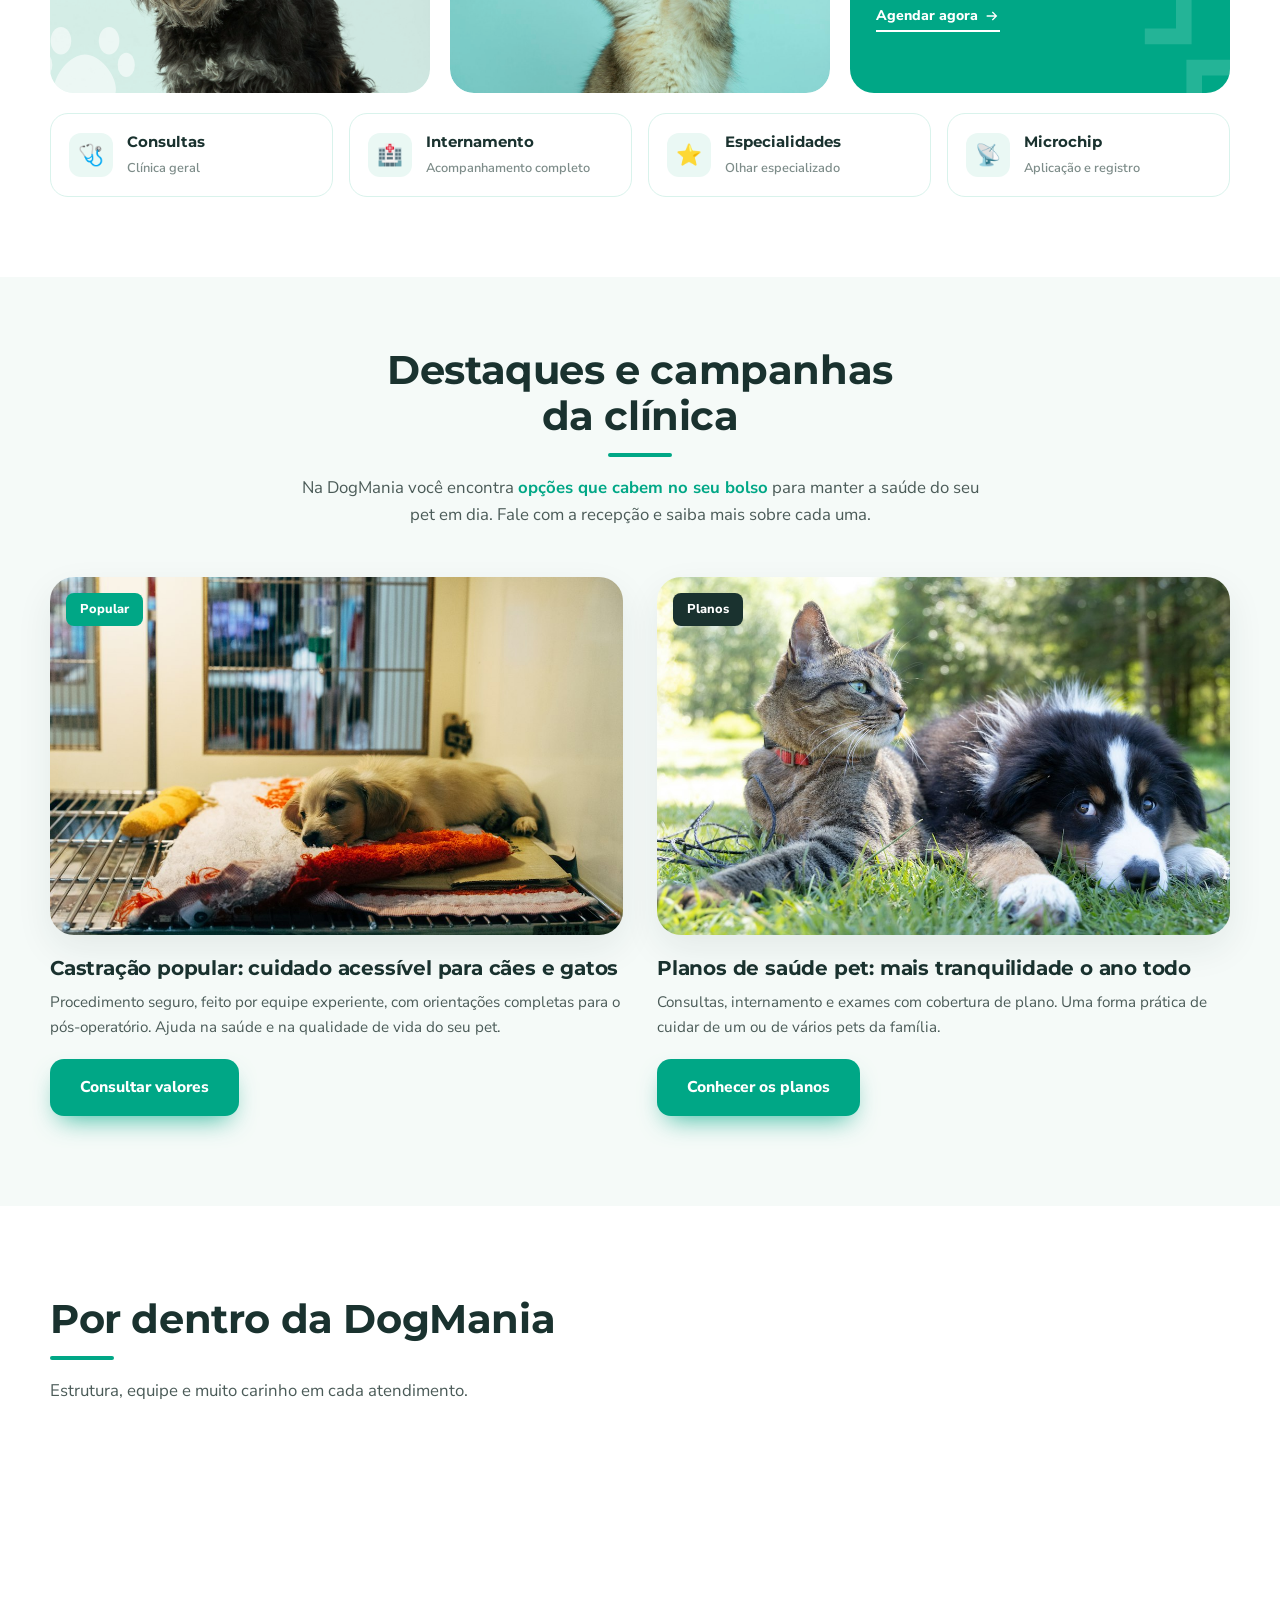
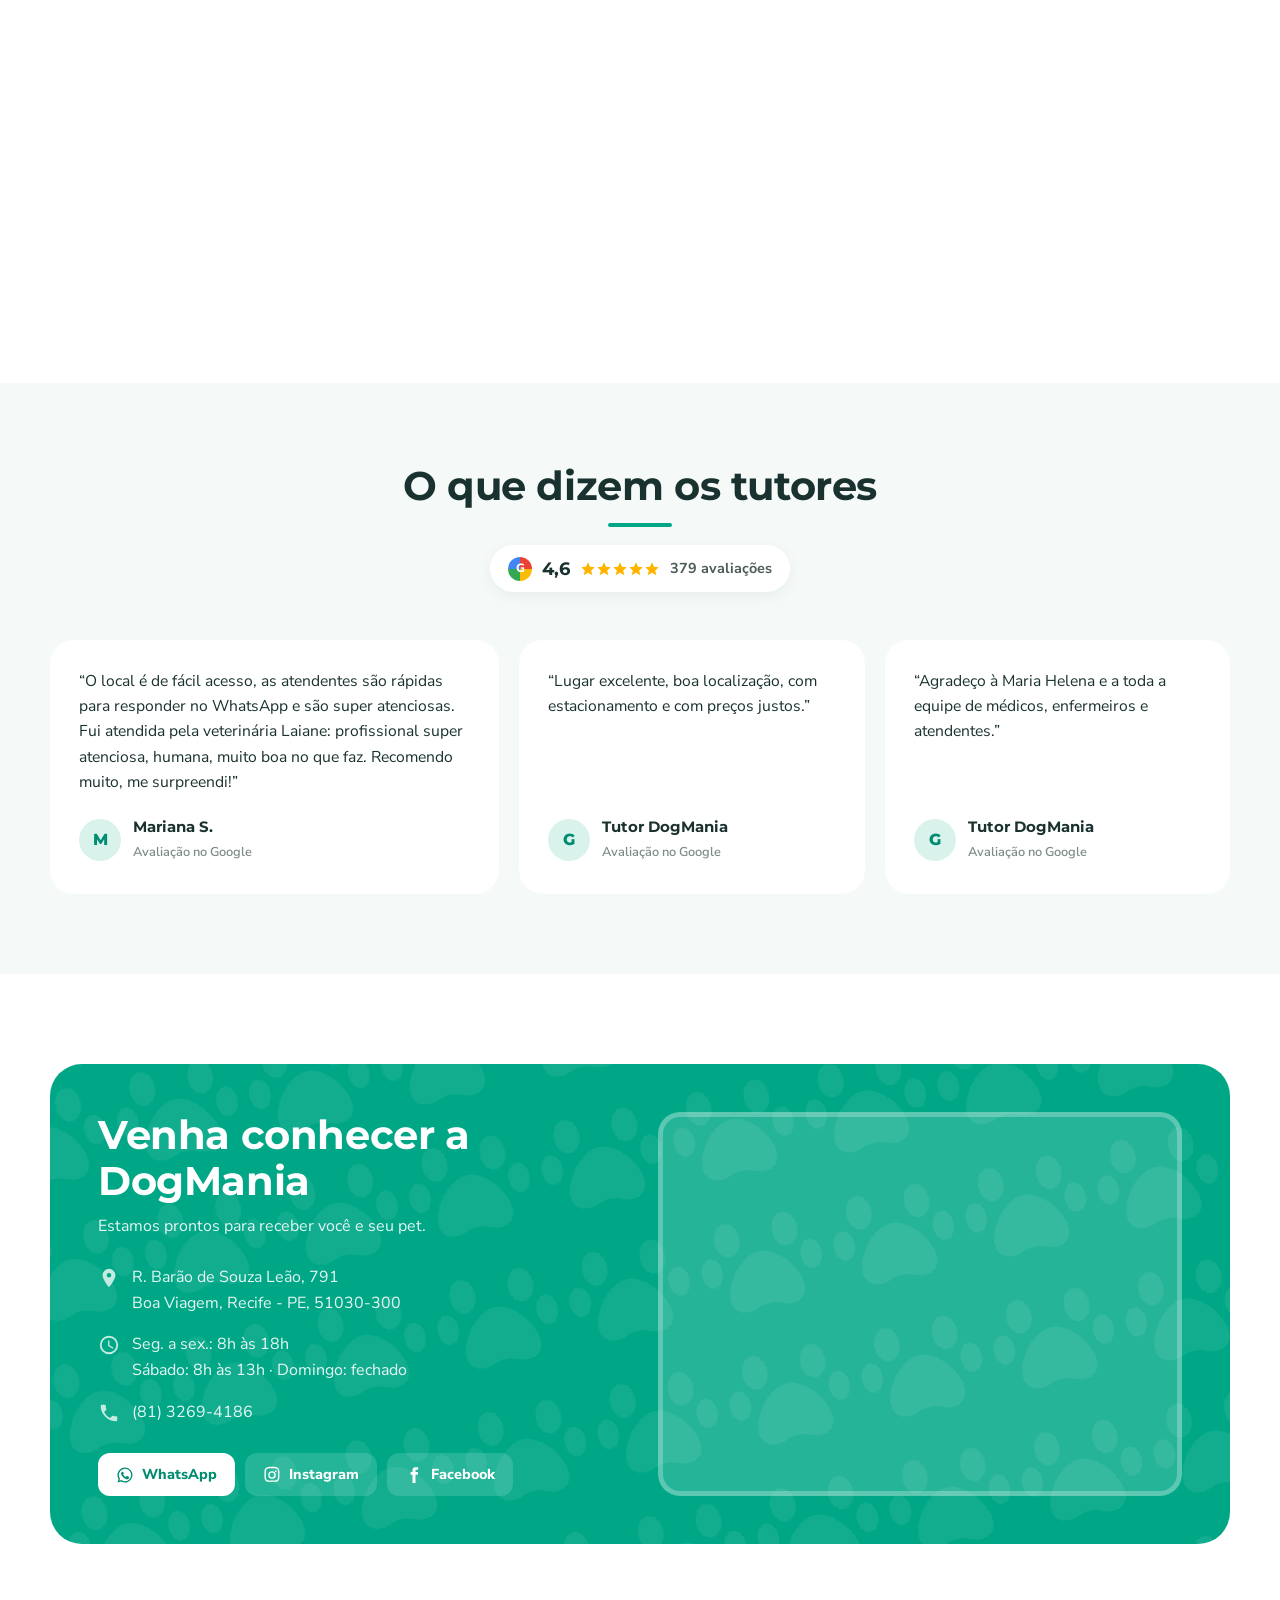
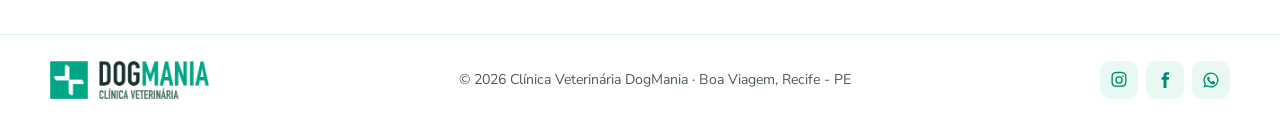
==== commit 74ceb342: "DogMania Recife: hero verde com recorte, curva animada e novos efeitos Co-Authored-By: Claude Opus 5" ====
--- a/dogmania-recife/index.html
+++ b/dogmania-recife/index.html
@@ -53,51 +53,81 @@
   <main>
     <!-- HERO -->
     <section class="hero" id="inicio">
+      <div class="hero__bg" aria-hidden="true">
+        <span class="orb o1"></span><span class="orb o2"></span><span class="orb o3"></span>
+        <svg class="hp hp1"><use href="#i-paw"/></svg>
+        <svg class="hp hp2"><use href="#i-paw"/></svg>
+        <svg class="hp hp3"><use href="#i-cross"/></svg>
+        <svg class="hp hp4"><use href="#i-paw"/></svg>
+      </div>
+
       <div class="container hero__grid">
         <div class="hero__content">
           <span class="eyebrow reveal"><svg><use href="#i-cross"/></svg> Clínica Veterinária em Recife</span>
-          <h1 class="reveal" data-delay="1">Cuidando da saúde do seu pet com <em>carinho</em> e excelência</h1>
+          <h1 class="reveal" data-delay="1">Cuidando da saúde do seu pet com
+            <em>carinho<svg class="squiggle" viewBox="0 0 200 20" preserveAspectRatio="none" aria-hidden="true"><path d="M3 14 C 40 4, 70 4, 100 11 S 160 18, 197 6"/></svg></em>
+            e excelência</h1>
+
+          <p class="hero__text reveal" data-delay="2">Consultas, cirurgias, internamento, especialidades e exames para cães e gatos, tudo em um só lugar em Boa Viagem.</p>
 
           <div class="promo reveal" data-delay="2">
-            <span class="promo__tag">Castração popular</span>
+            <span class="promo__tag"><span class="live"></span> Castração popular</span>
             <span class="promo__text">Pergunte também sobre nossos <strong>planos de saúde pet</strong></span>
           </div>
 
-          <p class="hero__text reveal" data-delay="2">Atendimento veterinário completo para cães e gatos: consultas, cirurgias, internamento, especialidades e exames, tudo em um só lugar em Boa Viagem.</p>
-
-          <p class="hero__hours reveal" data-delay="3"><svg><use href="#i-clock"/></svg> Seg. a sex. 8h às 18h · Sáb. 8h às 13h</p>
-
           <div class="hero__actions reveal" data-delay="3">
-            <a href="https://api.whatsapp.com/send?phone=558132694186&text=Ol%C3%A1!%20Gostaria%20de%20agendar%20uma%20consulta." target="_blank" rel="noopener" class="btn btn--primary">
+            <a href="https://api.whatsapp.com/send?phone=558132694186&text=Ol%C3%A1!%20Gostaria%20de%20agendar%20uma%20consulta." target="_blank" rel="noopener" class="btn btn--white">
               <svg><use href="#i-whats"/></svg> Agendar consulta
             </a>
-            <a href="tel:+558132694186" class="btn btn--light"><svg><use href="#i-phone"/></svg> Ligar</a>
-          </div>
-        </div>
-
-        <div class="hero__card reveal" data-delay="2">
-          <svg class="hero__steth" viewBox="0 0 48 48" aria-hidden="true"><path d="M12 4v14a10 10 0 0 0 20 0V4M12 4H8m4 0h4m16 0h-4m4 0h4M22 28v6a8 8 0 0 0 16 0v-4" fill="none" stroke="currentColor" stroke-width="3" stroke-linecap="round"/><circle cx="38" cy="26" r="4" fill="none" stroke="currentColor" stroke-width="3"/></svg>
-          <div class="hero__tags">
-            <span>Consultas</span><span>Cirurgias</span><span>Internamento</span>
-            <span>Exames</span><span>Especialidades</span><span>Microchip</span>
-          </div>
-          <svg class="hero__paw p1"><use href="#i-paw"/></svg>
-          <svg class="hero__paw p2"><use href="#i-paw"/></svg>
-          <svg class="hero__paw p3"><use href="#i-paw"/></svg>
-          <img src="assets/img/hero-corgi.jpg" alt="Cachorro corgi feliz deitado" class="hero__pet" />
-          <div class="hero__rating">
+            <a href="tel:+558132694186" class="btn btn--ghost"><svg><use href="#i-phone"/></svg> (81) 3269-4186</a>
+          </div>
+
+          <ul class="hero__stats reveal" data-delay="4">
+            <li><strong><span class="count" data-to="4.6" data-dec="1">0</span><svg><use href="#i-star"/></svg></strong><small>nota no Google</small></li>
+            <li><strong><span class="count" data-to="379">0</span>+</strong><small>avaliações</small></li>
+            <li><strong>8h–18h</strong><small>seg. a sex. · sáb. até 13h</small></li>
+          </ul>
+        </div>
+
+        <div class="hero__visual reveal" data-delay="2">
+          <div class="ring ring--dash"></div>
+          <div class="ring ring--glow"></div>
+          <div class="hero__circle"></div>
+          <span class="hero__shadow"></span>
+          <img src="assets/img/corgi-cut.webp" alt="Cachorro corgi feliz com a língua de fora" class="hero__dog" width="1000" height="855" />
+
+          <div class="fcard fc1">
+            <span class="fcard__icon"><svg><use href="#i-cross"/></svg></span>
+            <div><strong>Internamento</strong><small>acompanhamento completo</small></div>
+          </div>
+          <div class="fcard fc2">
             <span class="stars"><svg><use href="#i-star"/></svg><svg><use href="#i-star"/></svg><svg><use href="#i-star"/></svg><svg><use href="#i-star"/></svg><svg><use href="#i-star"/></svg></span>
-            <strong>4,6</strong>
-            <small>379 avaliações<br />no Google</small>
-          </div>
-        </div>
+            <small>“Profissional super atenciosa e humana!”</small>
+          </div>
+          <div class="fcard fc3">
+            <img src="assets/img/kitten.jpg" alt="" />
+            <div><strong>Cães &amp; gatos</strong><small>todas as idades</small></div>
+          </div>
+        </div>
+      </div>
+
+      <div class="hero__marquee" aria-hidden="true">
+        <div class="hero__marquee-track">
+          <span>Consultas</span><i>+</i><span>Cirurgias</span><i>+</i><span>Internamento</span><i>+</i><span>Especialidades</span><i>+</i><span>Castração popular</span><i>+</i><span>Exames de imagem</span><i>+</i><span>Exames laboratoriais</span><i>+</i><span>Microchip</span><i>+</i>
+          <span>Consultas</span><i>+</i><span>Cirurgias</span><i>+</i><span>Internamento</span><i>+</i><span>Especialidades</span><i>+</i><span>Castração popular</span><i>+</i><span>Exames de imagem</span><i>+</i><span>Exames laboratoriais</span><i>+</i><span>Microchip</span><i>+</i>
+        </div>
+      </div>
+
+      <div class="hero__curve" aria-hidden="true">
+        <svg class="wave wave--back" viewBox="0 0 2880 160" preserveAspectRatio="none"><path d="M0 70 C 240 150, 480 150, 720 90 S 1200 10, 1440 70 S 1920 150, 2160 90 S 2640 10, 2880 70 V160 H0 Z"/></svg>
+        <svg class="wave wave--front" viewBox="0 0 1440 140" preserveAspectRatio="none"><path d="M0 60 C 320 150, 620 150, 900 90 C 1120 45, 1300 40, 1440 70 V140 H0 Z"/></svg>
       </div>
     </section>
 
     <!-- STATEMENT -->
     <section class="statement">
       <div class="container">
-        <p class="reveal">A Clínica Veterinária <span class="hl">“DogMania”</span> cuida de cães e gatos em Boa Viagem com uma equipe dedicada e uma estrutura completa, <span class="hl-dark">da consulta de rotina à cirurgia e ao internamento.</span></p>
+        <p class="words">A Clínica Veterinária <span class="hl">“DogMania”</span> cuida de cães e gatos em Boa Viagem com uma equipe dedicada e uma estrutura completa, <span class="hl-dark">da consulta de rotina à cirurgia e ao internamento.</span></p>
       </div>
     </section>
 
--- a/dogmania-recife/css/style.css
+++ b/dogmania-recife/css/style.css
@@ -64,46 +64,88 @@
 .burger.open span:nth-child(2) { opacity: 0; }
 .burger.open span:nth-child(3) { transform: translateY(-7px) rotate(-45deg); }
 
-/* Hero */
-.hero { padding: 30px 0 70px; }
-.hero__grid { display: grid; grid-template-columns: 1fr 1.02fr; gap: 48px; align-items: center; }
 .eyebrow { display: inline-flex; align-items: center; gap: 8px; font-weight: 800; font-size: .82rem; letter-spacing: .06em; text-transform: uppercase; color: var(--green-700); margin-bottom: 16px; }
 .eyebrow svg { width: 18px; height: 18px; color: var(--green); }
-.hero h1 { font-size: clamp(2.3rem, 4.6vw, 3.6rem); font-weight: 800; color: var(--dark); margin-bottom: 24px; }
-.hero h1 em { font-style: normal; color: var(--green); position: relative; }
-.hero h1 em::after { content: ""; position: absolute; left: 0; right: 0; bottom: .04em; height: .18em; background: var(--mint-3); z-index: -1; border-radius: 4px; transform-origin: left; animation: grow 1s .8s var(--ease) both; }
-@keyframes grow { from { transform: scaleX(0); } }
-.promo { display: inline-flex; align-items: center; gap: 12px; margin-bottom: 22px; flex-wrap: wrap; }
-.promo__tag { background: var(--mint); color: var(--green-600); font-weight: 800; font-size: .85rem; padding: 7px 14px; border-radius: 8px; }
-.promo__text { font-size: .82rem; color: var(--muted); max-width: 230px; line-height: 1.35; }
-.promo__text strong { color: var(--green); }
-.hero__text { font-size: 1.12rem; color: var(--dark); max-width: 500px; margin-bottom: 18px; }
-.hero__hours { display: inline-flex; align-items: center; gap: 8px; color: var(--green-600); font-weight: 700; margin-bottom: 30px; }
-.hero__hours svg { width: 20px; height: 20px; }
-.hero__actions { display: flex; flex-wrap: wrap; gap: 12px; }
-.hero__actions .btn--primary { min-width: 280px; }
-
-.hero__card { position: relative; aspect-ratio: 1 / 0.92; border-radius: 30px; background: linear-gradient(160deg, #bfeee2 0%, var(--mint) 55%, #e9f9f4 100%); overflow: hidden; box-shadow: var(--shadow); }
-.hero__steth { position: absolute; top: 22px; left: 26px; width: 44px; height: 44px; color: var(--dark); opacity: .8; animation: sway 5s ease-in-out infinite; transform-origin: top center; }
-@keyframes sway { 50% { transform: rotate(8deg); } }
-.hero__tags { position: absolute; top: 22px; right: 22px; display: flex; flex-wrap: wrap; justify-content: flex-end; gap: 6px; max-width: 290px; z-index: 3; }
-.hero__tags span { background: rgba(255,255,255,.85); backdrop-filter: blur(4px); color: var(--green-700); font-size: .74rem; font-weight: 800; padding: 5px 11px; border-radius: 99px; border: 1px solid rgba(0,167,134,.18); animation: tagIn .6s var(--ease) both; }
-.hero__tags span:nth-child(1) { animation-delay: .5s; } .hero__tags span:nth-child(2) { animation-delay: .6s; } .hero__tags span:nth-child(3) { animation-delay: .7s; }
-.hero__tags span:nth-child(4) { animation-delay: .8s; } .hero__tags span:nth-child(5) { animation-delay: .9s; } .hero__tags span:nth-child(6) { animation-delay: 1s; }
-@keyframes tagIn { from { opacity: 0; transform: translateY(-10px) scale(.9); } }
-.hero__paw { position: absolute; color: rgba(255,255,255,.7); animation: floaty 6s ease-in-out infinite; }
-.hero__paw.p1 { width: 70px; height: 70px; left: 8%; top: 32%; }
-.hero__paw.p2 { width: 44px; height: 44px; left: 26%; top: 18%; animation-delay: -2s; }
-.hero__paw.p3 { width: 90px; height: 90px; right: 6%; bottom: 30%; animation-delay: -4s; }
-@keyframes floaty { 50% { transform: translateY(-12px) rotate(10deg); } }
-.hero__pet { position: absolute; left: 0; right: 0; bottom: 0; width: 100%; height: 82%; object-fit: cover; object-position: 50% 62%; mix-blend-mode: multiply; -webkit-mask-image: linear-gradient(to bottom, transparent 0%, #000 28%); mask-image: linear-gradient(to bottom, transparent 0%, #000 28%); animation: petIn 1.2s .3s var(--ease) both; }
-@keyframes petIn { from { opacity: 0; transform: translateY(40px); } }
-.hero__rating { position: absolute; left: 20px; bottom: 20px; z-index: 3; display: flex; align-items: center; gap: 10px; background: var(--white); padding: 10px 16px; border-radius: 16px; box-shadow: var(--shadow); animation: floaty2 5s ease-in-out infinite; }
-@keyframes floaty2 { 50% { transform: translateY(-8px); } }
-.hero__rating strong { font-family: var(--head); font-size: 1.5rem; color: var(--dark); }
-.hero__rating small { font-size: .72rem; line-height: 1.2; color: var(--muted); font-weight: 700; }
 .stars { display: inline-flex; color: #ffb400; }
 .stars svg { width: 16px; height: 16px; }
+
+/* Hero — fundo verde da marca */
+.hero { position: relative; padding: 56px 0 0; background: radial-gradient(120% 90% at 85% 20%, #14c29d 0%, var(--green) 35%, #008a6f 70%, #0b6b58 100%); color: rgba(255,255,255,.9); overflow: hidden; isolation: isolate; }
+.hero__bg { position: absolute; inset: 0; z-index: -1; pointer-events: none; }
+.orb { position: absolute; border-radius: 50%; filter: blur(60px); opacity: .55; animation: orb 14s ease-in-out infinite; }
+.o1 { width: 420px; height: 420px; background: #3fe0b8; top: -120px; right: 8%; }
+.o2 { width: 360px; height: 360px; background: #0a5c4c; bottom: 40px; left: -120px; animation-delay: -5s; }
+.o3 { width: 240px; height: 240px; background: #b8f5e4; top: 40%; left: 42%; opacity: .25; animation-delay: -9s; }
+@keyframes orb { 50% { transform: translate(30px, -26px) scale(1.08); } }
+.hp { position: absolute; color: rgba(255,255,255,.08); animation: drift 12s ease-in-out infinite; }
+.hp1 { width: 120px; height: 120px; top: 12%; left: 3%; transform: rotate(-20deg); }
+.hp2 { width: 70px; height: 70px; top: 62%; left: 40%; animation-delay: -3s; }
+.hp3 { width: 90px; height: 90px; top: 8%; left: 46%; color: rgba(255,255,255,.07); animation-delay: -6s; }
+.hp4 { width: 60px; height: 60px; bottom: 26%; right: 4%; animation-delay: -8s; }
+@keyframes drift { 50% { translate: 10px -18px; rotate: 14deg; } }
+
+.hero__grid { display: grid; grid-template-columns: 1.05fr 1fr; gap: 40px; align-items: center; }
+.hero .eyebrow { color: #c9f7ea; background: rgba(255,255,255,.12); padding: 7px 14px; border-radius: 99px; border: 1px solid rgba(255,255,255,.18); }
+.hero .eyebrow svg { color: var(--white); }
+.hero h1 { font-size: clamp(2.4rem, 4.8vw, 3.8rem); font-weight: 800; color: var(--white); margin-bottom: 22px; }
+.hero h1 em { font-style: normal; color: #c9f7ea; position: relative; display: inline-block; }
+.squiggle { position: absolute; left: 0; bottom: -.12em; width: 100%; height: .32em; overflow: visible; }
+.squiggle path { fill: none; stroke: #ffd35c; stroke-width: 5; stroke-linecap: round; stroke-dasharray: 240; stroke-dashoffset: 240; animation: draw 1.2s 1s var(--ease) forwards; }
+@keyframes draw { to { stroke-dashoffset: 0; } }
+.hero__text { font-size: 1.12rem; max-width: 500px; margin-bottom: 22px; color: rgba(255,255,255,.88); }
+.promo { display: inline-flex; align-items: center; gap: 12px; margin-bottom: 30px; flex-wrap: wrap; }
+.promo__tag { display: inline-flex; align-items: center; gap: 8px; background: var(--white); color: var(--green-600); font-weight: 800; font-size: .85rem; padding: 8px 14px; border-radius: 10px; box-shadow: 0 8px 20px -8px rgba(0,0,0,.3); }
+.promo__text { font-size: .85rem; color: rgba(255,255,255,.8); max-width: 240px; line-height: 1.35; }
+.promo__text strong { color: var(--white); }
+.live { width: 9px; height: 9px; border-radius: 50%; background: var(--green); position: relative; flex-shrink: 0; }
+.live::after { content: ""; position: absolute; inset: 0; border-radius: 50%; background: var(--green); animation: ping 1.6s ease-out infinite; }
+.hero__actions { display: flex; flex-wrap: wrap; gap: 12px; margin-bottom: 34px; }
+.btn--white { background: var(--white); color: var(--green-600); box-shadow: 0 14px 30px -12px rgba(0,0,0,.45); }
+.btn--white:hover { transform: translateY(-3px); box-shadow: 0 20px 34px -12px rgba(0,0,0,.5); }
+.btn--white::after { content: ""; position: absolute; top: 0; left: -60%; width: 40%; height: 100%; background: linear-gradient(100deg, transparent, rgba(0,167,134,.18), transparent); transform: skewX(-20deg); animation: shine 4s 2s ease-in-out infinite; }
+@keyframes shine { 0%, 60% { left: -60%; } 100% { left: 130%; } }
+.btn--ghost { color: var(--white); border: 2px solid rgba(255,255,255,.55); }
+.btn--ghost:hover { background: rgba(255,255,255,.12); border-color: var(--white); transform: translateY(-3px); }
+.hero__stats { display: flex; gap: 30px; flex-wrap: wrap; }
+.hero__stats li { position: relative; padding-left: 16px; }
+.hero__stats li::before { content: ""; position: absolute; left: 0; top: 6px; bottom: 6px; width: 3px; border-radius: 3px; background: rgba(255,255,255,.35); }
+.hero__stats strong { display: inline-flex; align-items: center; gap: 4px; font-family: var(--head); font-size: 1.5rem; color: var(--white); line-height: 1.2; }
+.hero__stats strong svg { width: 18px; height: 18px; color: #ffd35c; }
+.hero__stats small { display: block; font-size: .8rem; color: rgba(255,255,255,.72); font-weight: 600; }
+
+.hero__visual { position: relative; aspect-ratio: 1; max-width: 540px; width: 100%; justify-self: center; }
+.hero__circle { position: absolute; inset: 12%; border-radius: 50%; background: radial-gradient(circle at 35% 30%, #ffffff 0%, #e4f8f1 55%, #bfeedf 100%); box-shadow: 0 30px 60px -20px rgba(0,0,0,.35), inset 0 -10px 30px rgba(0,167,134,.18); }
+.ring { position: absolute; border-radius: 50%; }
+.ring--dash { inset: 5%; border: 2px dashed rgba(255,255,255,.45); animation: spin 40s linear infinite; }
+.ring--glow { inset: 0; border: 1px solid rgba(255,255,255,.15); animation: breathe 4s ease-in-out infinite; }
+@keyframes breathe { 50% { transform: scale(1.03); opacity: .5; } }
+.hero__dog { position: absolute; width: 92%; height: auto; left: 2%; bottom: 13%; z-index: 2; filter: drop-shadow(0 22px 24px rgba(0,0,0,.28)); animation: dogIn 1.1s .35s var(--ease) both, bob 6s 1.5s ease-in-out infinite; }
+@keyframes dogIn { from { opacity: 0; transform: translateY(50px) scale(.92); } }
+@keyframes bob { 50% { transform: translateY(-8px); } }
+
+.fcard { position: absolute; z-index: 3; display: flex; align-items: center; gap: 10px; background: rgba(255,255,255,.96); color: var(--dark); padding: 10px 14px; border-radius: 16px; box-shadow: 0 18px 40px -14px rgba(0,0,0,.4); animation: floatc 6s ease-in-out infinite; }
+.fcard strong { display: block; font-family: var(--head); font-size: .9rem; line-height: 1.2; }
+.fcard small { display: block; font-size: .74rem; color: var(--muted); font-weight: 700; }
+.fcard__icon { width: 36px; height: 36px; border-radius: 10px; display: grid; place-items: center; background: var(--green); color: var(--white); }
+.fcard__icon svg { width: 20px; height: 20px; }
+.fc1 { top: 10%; left: -4%; }
+.fc2 { top: 16%; right: -6%; flex-direction: column; align-items: flex-start; gap: 4px; max-width: 190px; animation-delay: -2s; }
+.fc2 small { color: var(--dark); font-weight: 700; font-size: .78rem; }
+.fc3 { bottom: 6%; right: 2%; animation-delay: -4s; }
+.fc3 img { width: 38px; height: 38px; border-radius: 50%; object-fit: cover; border: 2px solid var(--mint); }
+@keyframes floatc { 50% { transform: translateY(-12px); } }
+
+.hero__marquee { position: relative; margin-top: 40px; border-top: 1px solid rgba(255,255,255,.14); border-bottom: 1px solid rgba(255,255,255,.14); padding: 14px 0; overflow: hidden; mask-image: linear-gradient(90deg, transparent, #000 10%, #000 90%, transparent); -webkit-mask-image: linear-gradient(90deg, transparent, #000 10%, #000 90%, transparent); }
+.hero__marquee-track { display: flex; align-items: center; gap: 22px; width: max-content; animation: marquee 34s linear infinite; }
+.hero__marquee span { font-family: var(--head); font-weight: 700; font-size: 1.05rem; color: var(--white); white-space: nowrap; }
+.hero__marquee i { font-style: normal; font-weight: 800; color: #ffd35c; font-size: 1.2rem; }
+@keyframes marquee { to { transform: translateX(-50%); } }
+
+.hero__curve { position: relative; height: 110px; margin-top: 10px; }
+.wave { position: absolute; left: 0; bottom: -1px; width: 100%; display: block; }
+.wave--back { width: 200%; height: 110px; fill: rgba(255,255,255,.22); animation: waveMove 16s linear infinite; }
+.wave--front { height: 90px; fill: var(--white); }
+@keyframes waveMove { to { transform: translateX(-50%); } }
 
 /* Statement */
 .statement { padding: 50px 0 60px; }
@@ -238,8 +280,11 @@
   .nav.open { transform: none; visibility: visible; transition: transform .45s var(--ease); }
   .nav a { font-size: 1.05rem; padding: 12px 14px; }
   .hero__grid, .offers__grid, .contact__box { grid-template-columns: 1fr; }
-  .hero__content { order: 2; }
-  .hero__card { order: 1; }
+  .hero { padding-top: 36px; }
+  .hero__content { text-align: center; }
+  .hero__text, .promo__text { margin-inline: auto; }
+  .promo, .hero__actions, .hero__stats { justify-content: center; }
+  .hero__visual { max-width: 440px; }
   .reviews__grid { grid-template-columns: 1fr; }
   .clinic__grid { grid-template-columns: 1fr 1fr; grid-auto-rows: 320px; gap: 12px; }
   .shot figcaption { opacity: 1; transform: none; }
@@ -250,9 +295,43 @@
   .bento__grid, .bento__col, .chips { grid-template-columns: 1fr; }
   .bento__col { grid-column: auto; }
   .tile--img { min-height: 360px; }
-  .hero__actions .btn { width: 100%; min-width: 0; }
-  .hero__tags { max-width: 220px; }
+  .hero__actions .btn { width: 100%; }
+  .hero__stats { gap: 18px; }
+  .hero__stats strong { font-size: 1.25rem; }
+  .fc1 { left: 0; top: 4%; }
+  .fc2 { right: 0; top: auto; bottom: 22%; max-width: 160px; }
+  .fc3 { bottom: 0; right: auto; left: 4%; }
+  .hero__curve { height: 70px; }
+  .wave--back { height: 70px; }
+  .wave--front { height: 56px; }
   .contact__box { padding: 26px; border-radius: 26px; }
   .footer__inner { flex-direction: column; text-align: center; }
   .offer .btn { width: 100%; }
 }
+
+/* ---------- Efeitos extras ---------- */
+.progress { position: fixed; top: 0; left: 0; height: 3px; width: 100%; z-index: 70; background: linear-gradient(90deg, var(--green), #3fe0b8); transform-origin: left; transform: scaleX(0); }
+
+.words .w { display: inline-block; opacity: .15; transform: translateY(6px); transition: opacity .5s var(--ease), transform .5s var(--ease); }
+.words.visible .w { opacity: 1; transform: none; }
+
+.tile, .chip-card, .review { --mx: 50%; --my: 50%; }
+.tile::after { content: ""; position: absolute; inset: 0; pointer-events: none; background: radial-gradient(260px circle at var(--mx) var(--my), rgba(255,255,255,.45), transparent 60%); opacity: 0; transition: opacity .3s; z-index: 1; }
+.tile:hover::after { opacity: 1; }
+
+.shot.reveal { opacity: 1; transform: none; clip-path: inset(100% 0 0 0 round 24px); transition: clip-path 1.1s var(--ease); }
+.shot.reveal.visible { clip-path: inset(0 0 0 0 round 24px); }
+
+.head h2 { position: relative; }
+.head h2::after { content: ""; display: block; width: 0; height: 4px; border-radius: 4px; background: var(--green); margin: 14px auto 0; transition: width .9s .3s var(--ease); }
+.head--left h2::after { margin-left: 0; }
+.head .reveal.visible h2::after, .head h2.visible::after { width: 64px; }
+
+.offer .btn--primary, .tile__link { will-change: transform; }
+@media (prefers-reduced-motion: reduce) {
+  .words .w { opacity: 1; transform: none; }
+  .shot.reveal { clip-path: none; }
+}
+
+.hero__shadow { position: absolute; left: 14%; right: 12%; bottom: 10%; height: 7%; border-radius: 50%; background: radial-gradient(closest-side, rgba(10, 60, 50, .45), transparent); z-index: 1; animation: shadowPulse 6s 1.5s ease-in-out infinite; }
+@keyframes shadowPulse { 50% { transform: scaleX(.9); opacity: .7; } }
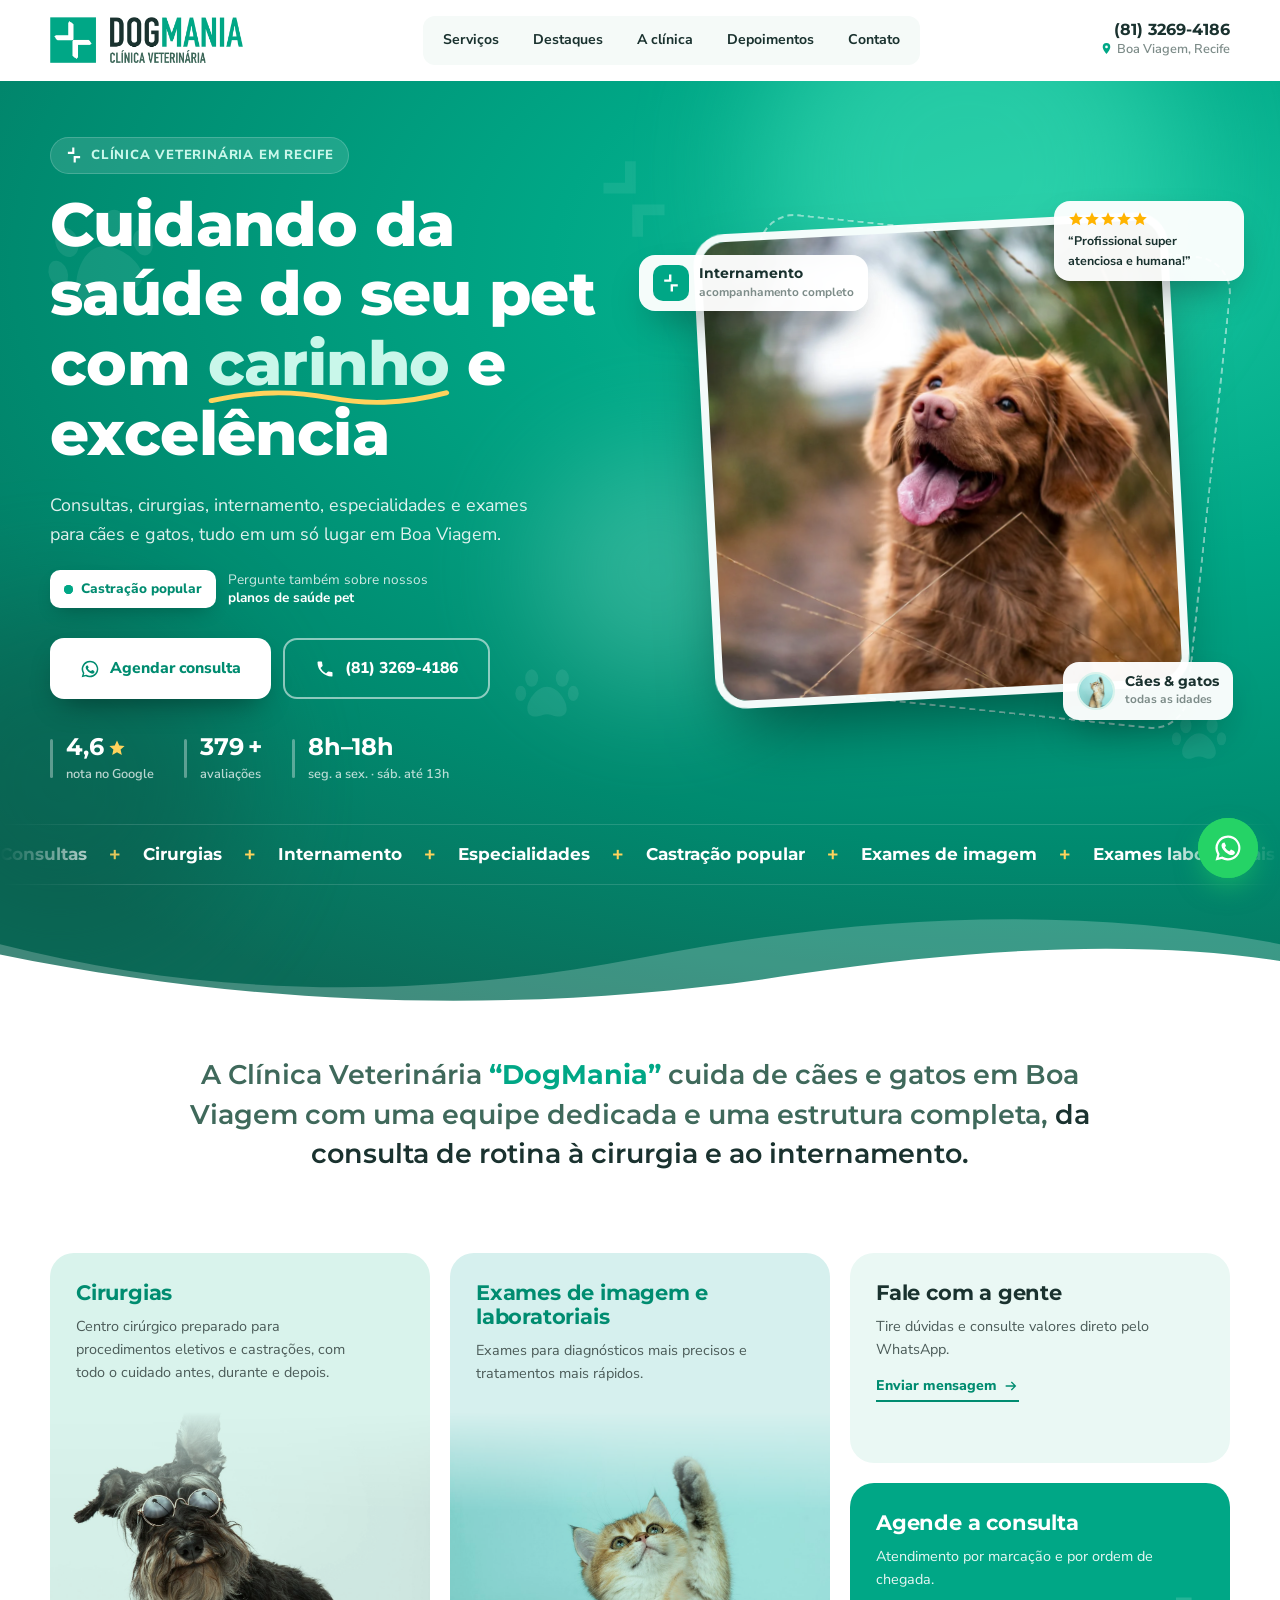
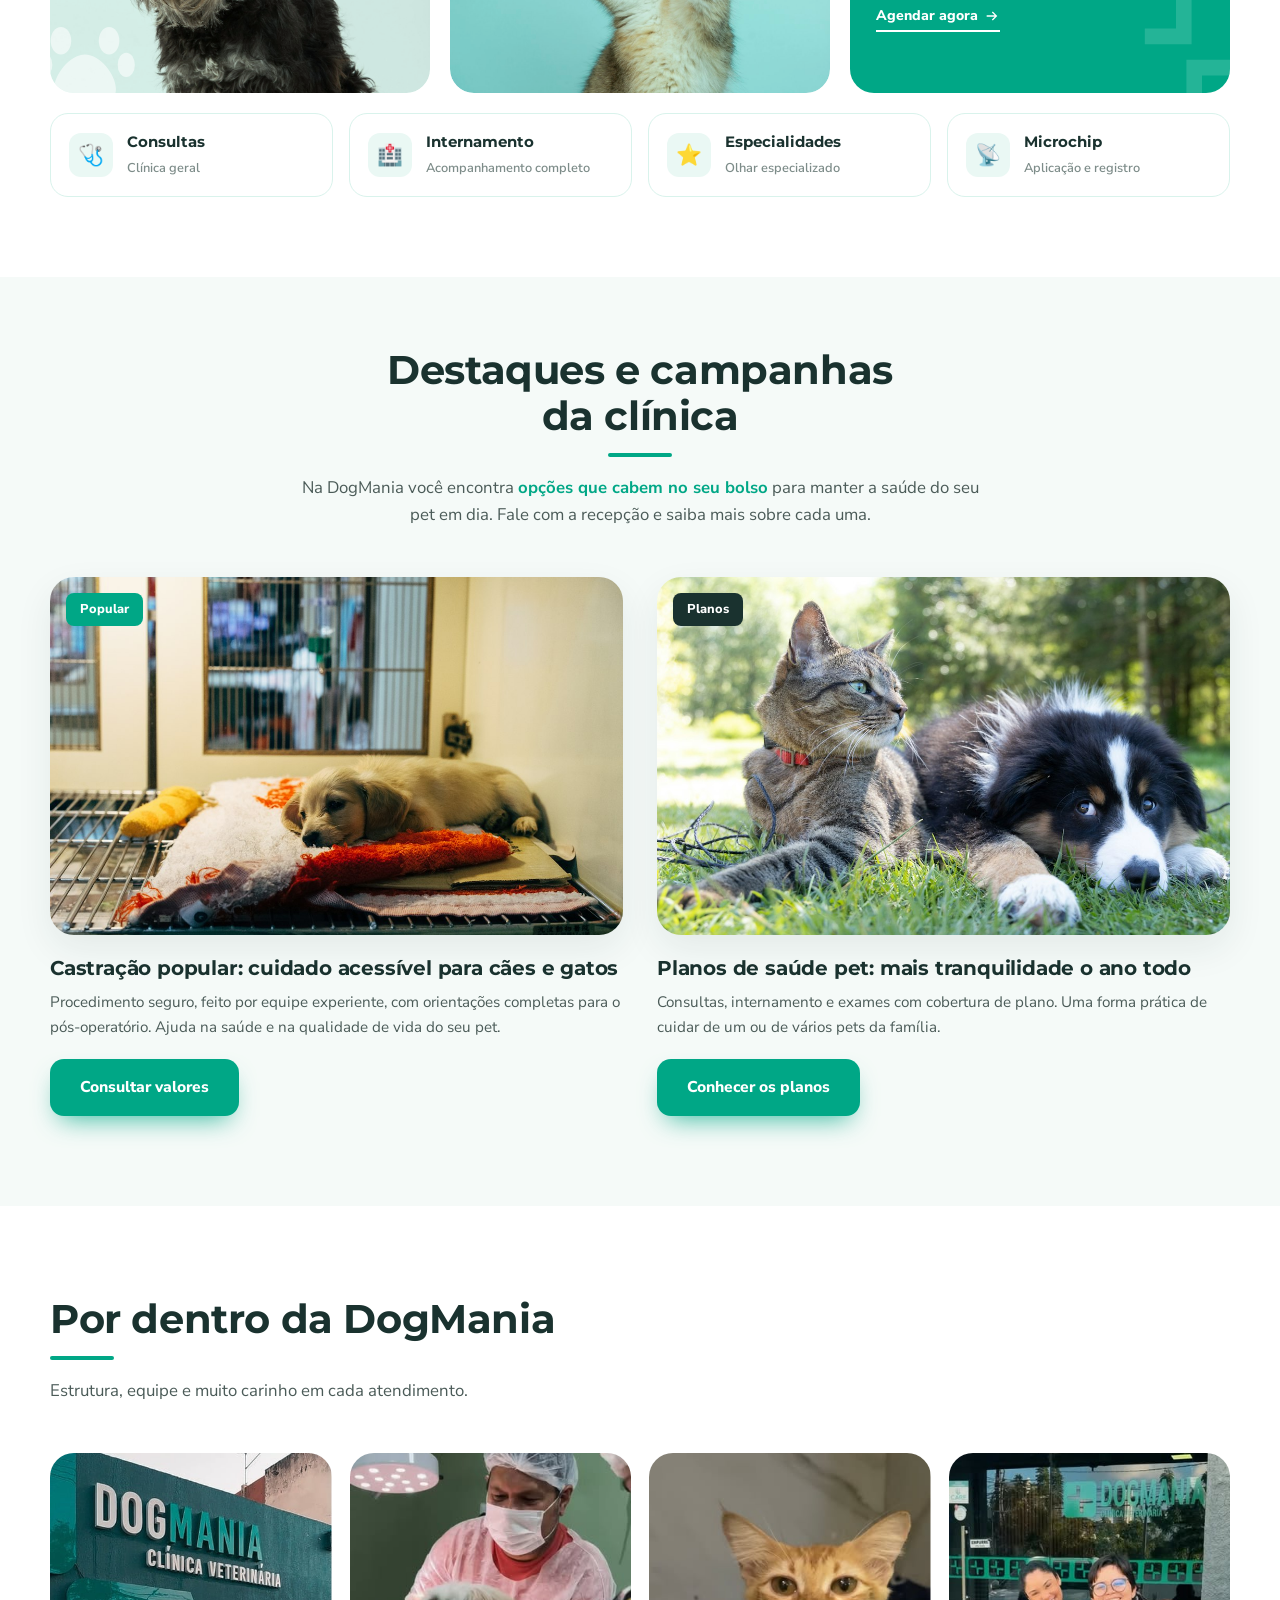
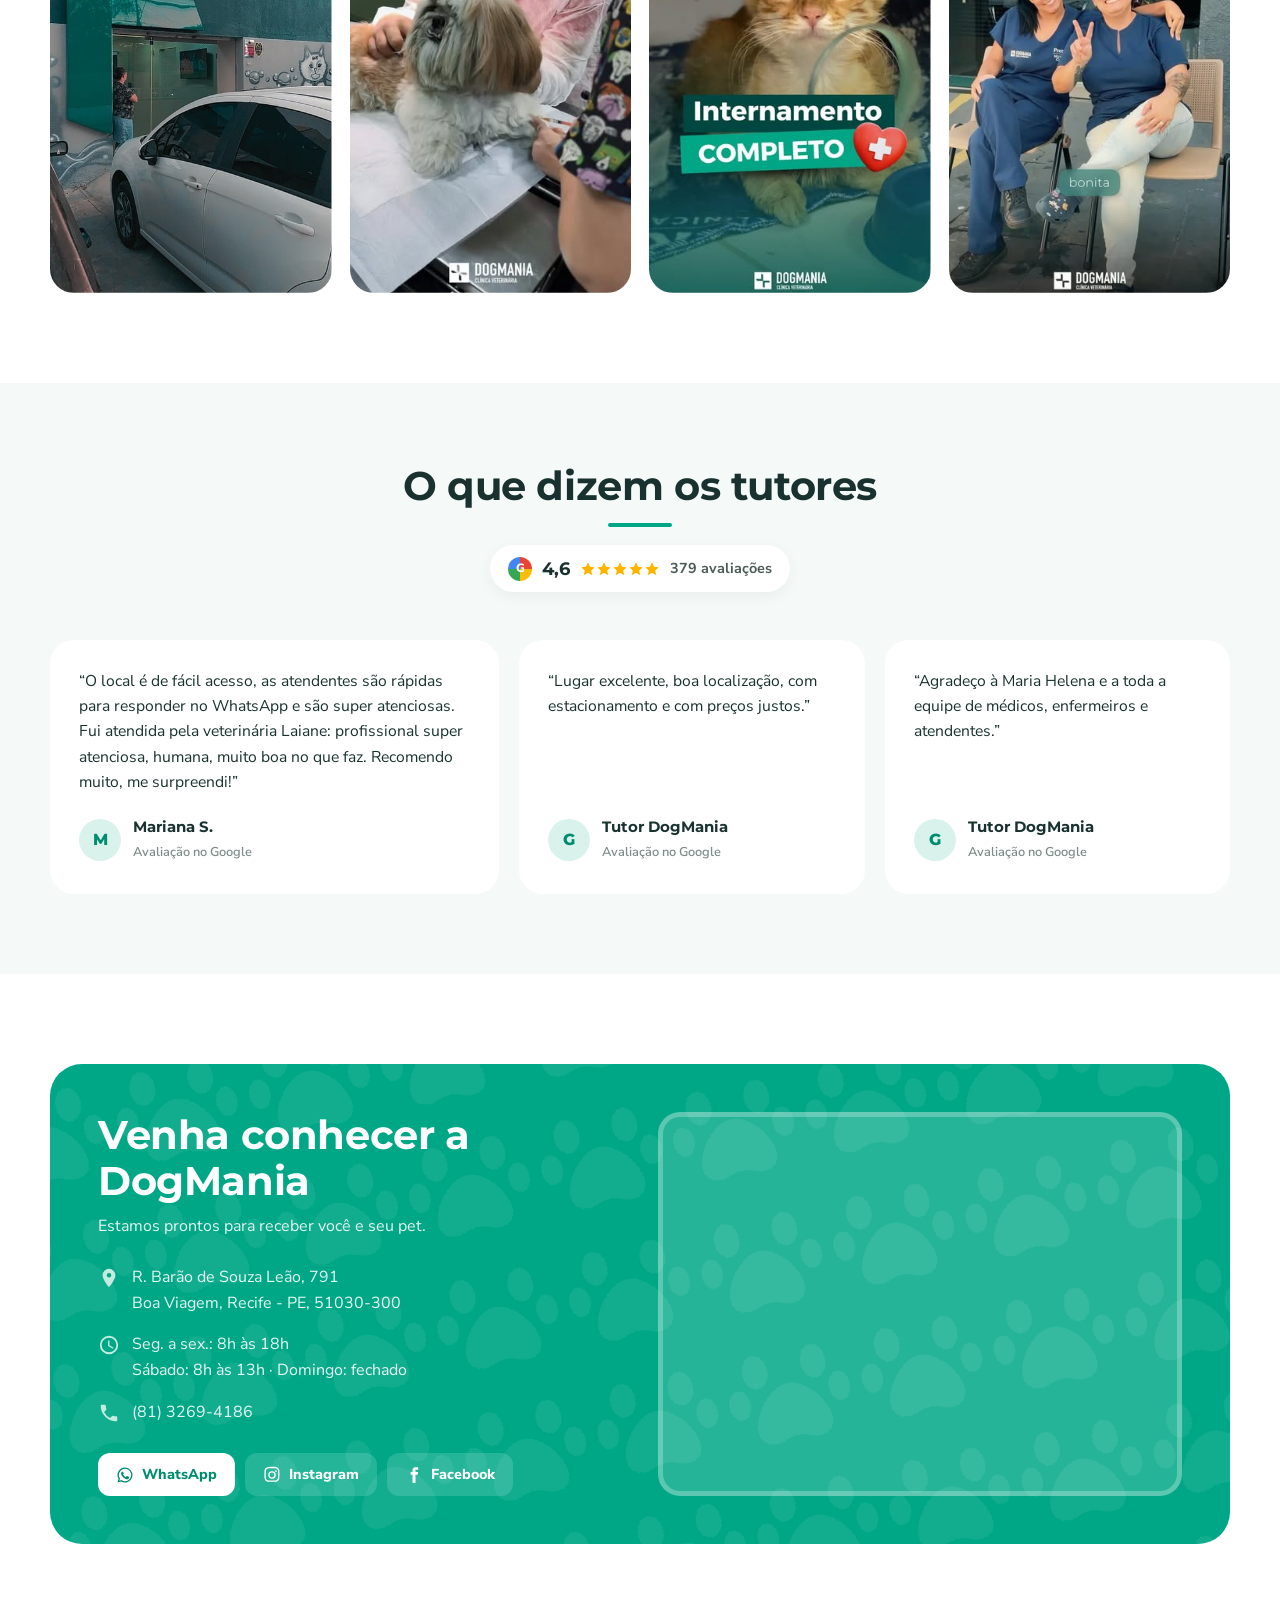
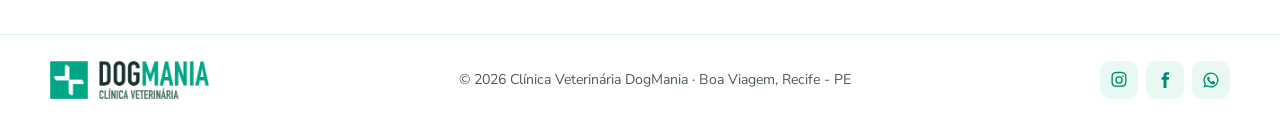
==== commit 4c77718f: "DogMania Recife: foto quadrada nova no hero e correção da galeria Co-Authored-By: Claude Opus 5.5 <n" ====
--- a/dogmania-recife/index.html
+++ b/dogmania-recife/index.html
@@ -90,11 +90,10 @@
         </div>
 
         <div class="hero__visual reveal" data-delay="2">
-          <div class="ring ring--dash"></div>
-          <div class="ring ring--glow"></div>
-          <div class="hero__circle"></div>
-          <span class="hero__shadow"></span>
-          <img src="assets/img/corgi-cut.webp" alt="Cachorro corgi feliz com a língua de fora" class="hero__dog" width="1000" height="855" />
+          <div class="hero__frame"></div>
+          <div class="hero__photo">
+            <img src="assets/img/hero-dog.webp" alt="Cachorro caramelo sorrindo com a língua de fora" width="1100" height="1100" />
+          </div>
 
           <div class="fcard fc1">
             <span class="fcard__icon"><svg><use href="#i-cross"/></svg></span>
--- a/dogmania-recife/css/style.css
+++ b/dogmania-recife/css/style.css
@@ -114,24 +114,23 @@
 .hero__stats small { display: block; font-size: .8rem; color: rgba(255,255,255,.72); font-weight: 600; }
 
 .hero__visual { position: relative; aspect-ratio: 1; max-width: 540px; width: 100%; justify-self: center; }
-.hero__circle { position: absolute; inset: 12%; border-radius: 50%; background: radial-gradient(circle at 35% 30%, #ffffff 0%, #e4f8f1 55%, #bfeedf 100%); box-shadow: 0 30px 60px -20px rgba(0,0,0,.35), inset 0 -10px 30px rgba(0,167,134,.18); }
-.ring { position: absolute; border-radius: 50%; }
-.ring--dash { inset: 5%; border: 2px dashed rgba(255,255,255,.45); animation: spin 40s linear infinite; }
-.ring--glow { inset: 0; border: 1px solid rgba(255,255,255,.15); animation: breathe 4s ease-in-out infinite; }
-@keyframes breathe { 50% { transform: scale(1.03); opacity: .5; } }
-.hero__dog { position: absolute; width: 92%; height: auto; left: 2%; bottom: 13%; z-index: 2; filter: drop-shadow(0 22px 24px rgba(0,0,0,.28)); animation: dogIn 1.1s .35s var(--ease) both, bob 6s 1.5s ease-in-out infinite; }
-@keyframes dogIn { from { opacity: 0; transform: translateY(50px) scale(.92); } }
-@keyframes bob { 50% { transform: translateY(-8px); } }
+.hero__frame { position: absolute; inset: 8% 2% 4% 10%; border-radius: 36px; border: 2px dashed rgba(255,255,255,.5); transform: rotate(6deg); animation: frameSway 8s ease-in-out infinite; }
+@keyframes frameSway { 50% { transform: rotate(3deg) translate(6px, -6px); } }
+.hero__photo { position: absolute; inset: 6% 8% 6% 4%; border-radius: 32px; overflow: hidden; border: 8px solid rgba(255,255,255,.95); box-shadow: 0 36px 70px -24px rgba(0,0,0,.5); transform: rotate(-3deg); transition: transform .8s var(--ease); animation: photoIn 1.1s .3s var(--ease) both; z-index: 2; }
+.hero__photo img { width: 100%; height: 100%; object-fit: cover; transform: scale(1.08); animation: kenburns 14s ease-in-out infinite alternate; }
+.hero__visual:hover .hero__photo { transform: rotate(0deg) scale(1.02); }
+@keyframes photoIn { from { opacity: 0; transform: rotate(-8deg) translateY(40px) scale(.94); } }
+@keyframes kenburns { to { transform: scale(1.16) translate(-2%, -2%); } }
 
 .fcard { position: absolute; z-index: 3; display: flex; align-items: center; gap: 10px; background: rgba(255,255,255,.96); color: var(--dark); padding: 10px 14px; border-radius: 16px; box-shadow: 0 18px 40px -14px rgba(0,0,0,.4); animation: floatc 6s ease-in-out infinite; }
 .fcard strong { display: block; font-family: var(--head); font-size: .9rem; line-height: 1.2; }
 .fcard small { display: block; font-size: .74rem; color: var(--muted); font-weight: 700; }
 .fcard__icon { width: 36px; height: 36px; border-radius: 10px; display: grid; place-items: center; background: var(--green); color: var(--white); }
 .fcard__icon svg { width: 20px; height: 20px; }
-.fc1 { top: 10%; left: -4%; }
-.fc2 { top: 16%; right: -6%; flex-direction: column; align-items: flex-start; gap: 4px; max-width: 190px; animation-delay: -2s; }
+.fc1 { top: 12%; left: -8%; }
+.fc2 { top: 2%; right: -4%; flex-direction: column; align-items: flex-start; gap: 4px; max-width: 190px; animation-delay: -2s; }
 .fc2 small { color: var(--dark); font-weight: 700; font-size: .78rem; }
-.fc3 { bottom: 6%; right: 2%; animation-delay: -4s; }
+.fc3 { bottom: 2%; right: -2%; animation-delay: -4s; }
 .fc3 img { width: 38px; height: 38px; border-radius: 50%; object-fit: cover; border: 2px solid var(--mint); }
 @keyframes floatc { 50% { transform: translateY(-12px); } }
 
@@ -319,8 +318,12 @@
 .tile::after { content: ""; position: absolute; inset: 0; pointer-events: none; background: radial-gradient(260px circle at var(--mx) var(--my), rgba(255,255,255,.45), transparent 60%); opacity: 0; transition: opacity .3s; z-index: 1; }
 .tile:hover::after { opacity: 1; }
 
-.shot.reveal { opacity: 1; transform: none; clip-path: inset(100% 0 0 0 round 24px); transition: clip-path 1.1s var(--ease); }
-.shot.reveal.visible { clip-path: inset(0 0 0 0 round 24px); }
+.shot.reveal { opacity: 1; transform: none; }
+.shot.reveal img { clip-path: inset(100% 0 0 0); transition: clip-path 1.1s var(--ease), transform .9s var(--ease); }
+.shot.reveal.visible img { clip-path: inset(0 0 0 0); }
+.shot.reveal[data-delay="1"] img { transition-delay: .12s, 0s; }
+.shot.reveal[data-delay="2"] img { transition-delay: .24s, 0s; }
+.shot.reveal[data-delay="3"] img { transition-delay: .36s, 0s; }
 
 .head h2 { position: relative; }
 .head h2::after { content: ""; display: block; width: 0; height: 4px; border-radius: 4px; background: var(--green); margin: 14px auto 0; transition: width .9s .3s var(--ease); }
@@ -330,8 +333,6 @@
 .offer .btn--primary, .tile__link { will-change: transform; }
 @media (prefers-reduced-motion: reduce) {
   .words .w { opacity: 1; transform: none; }
-  .shot.reveal { clip-path: none; }
-}
-
-.hero__shadow { position: absolute; left: 14%; right: 12%; bottom: 10%; height: 7%; border-radius: 50%; background: radial-gradient(closest-side, rgba(10, 60, 50, .45), transparent); z-index: 1; animation: shadowPulse 6s 1.5s ease-in-out infinite; }
-@keyframes shadowPulse { 50% { transform: scaleX(.9); opacity: .7; } }
+  .shot.reveal img { clip-path: none; }
+}
+
